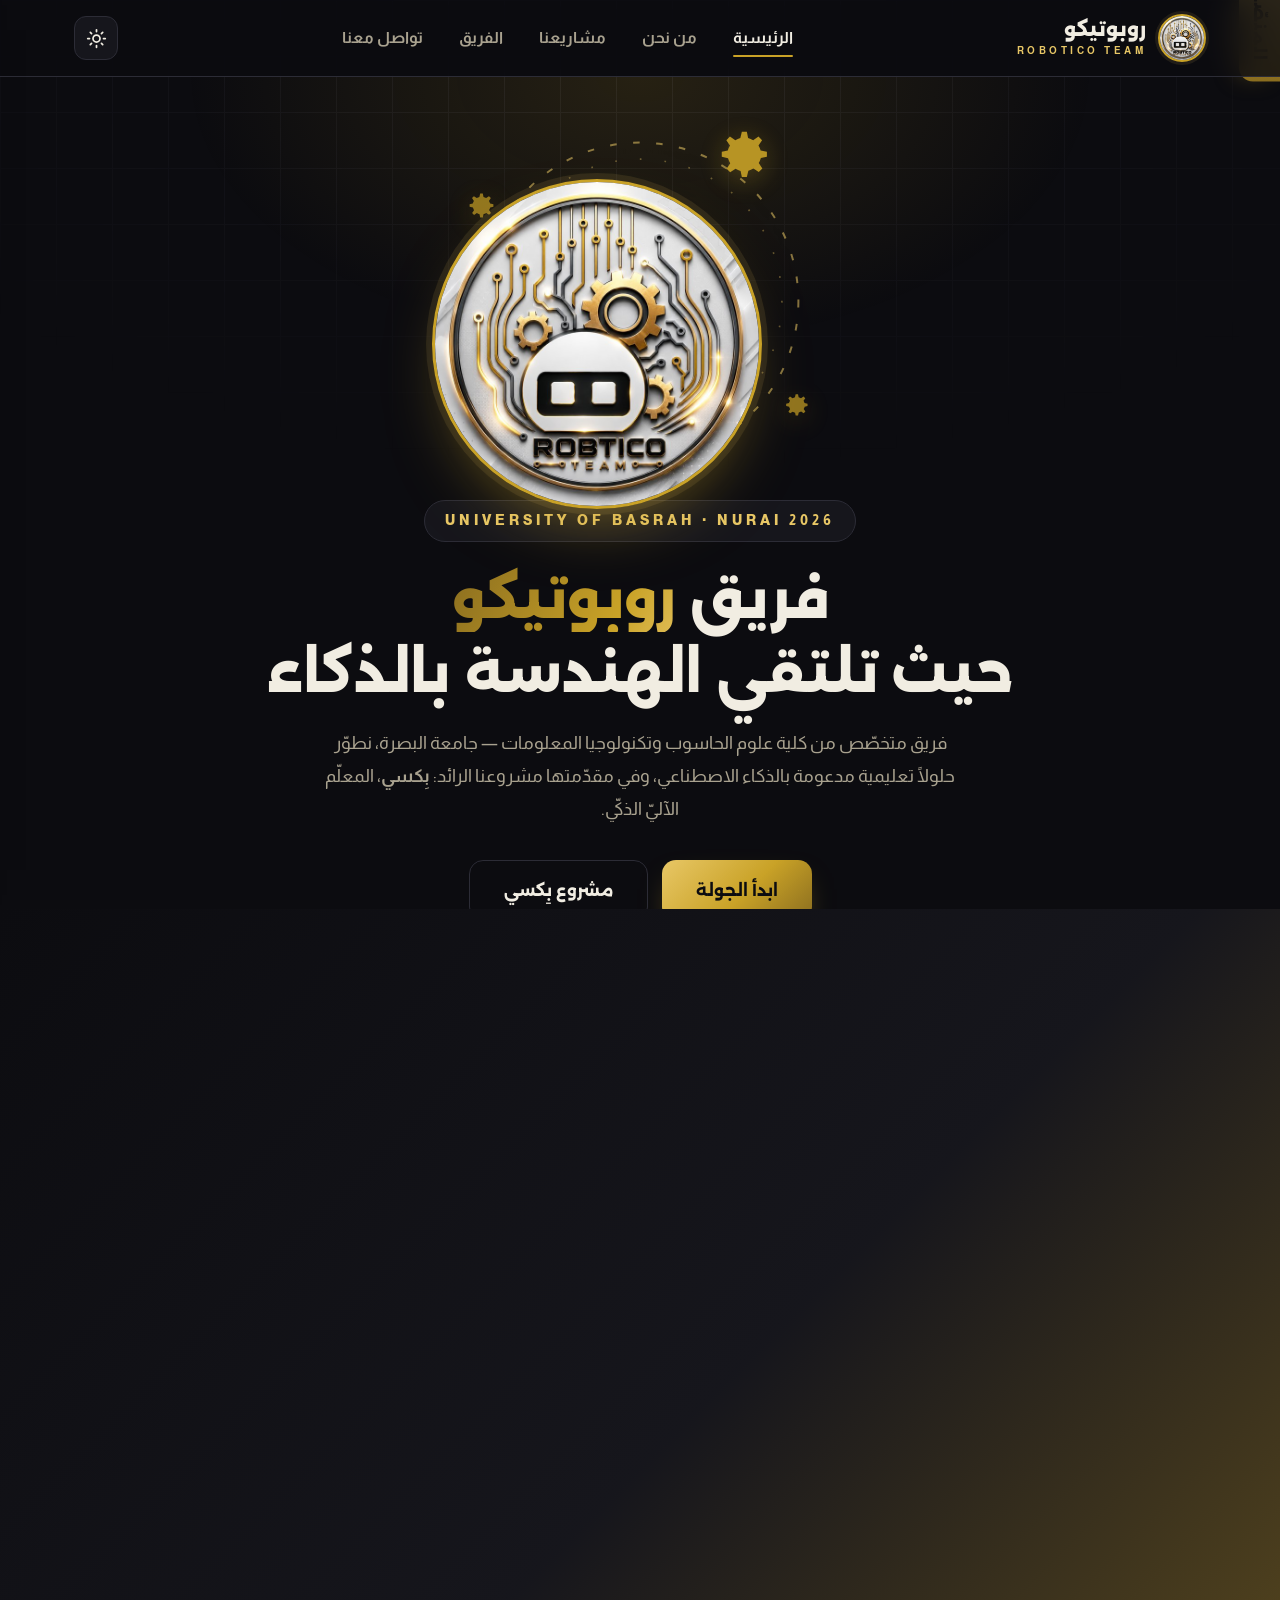
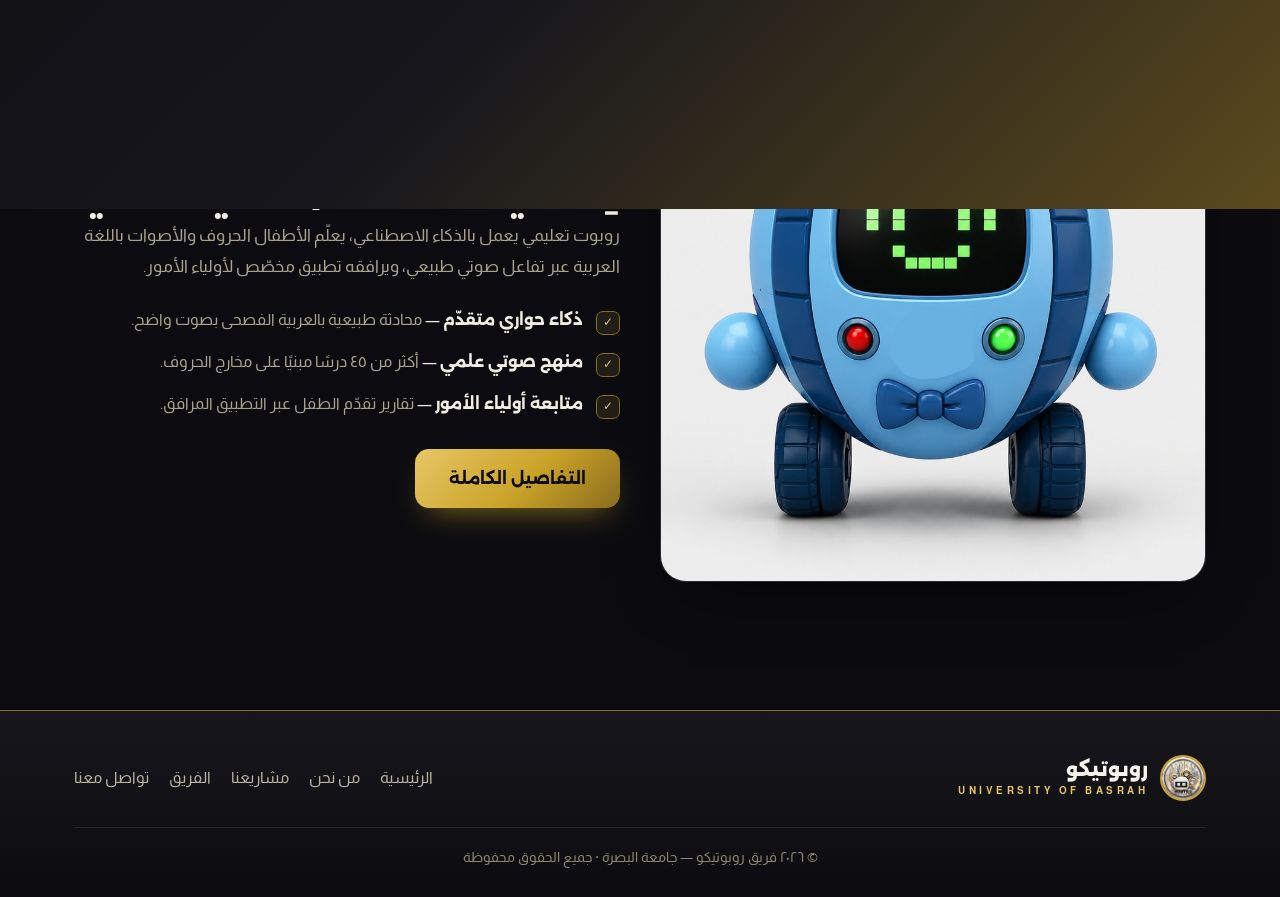
==== index.html @ 65368ee5 "init" ====
<!DOCTYPE html>
<html dir="rtl" lang="ar">
<head>
<meta charset="UTF-8" />
<meta name="viewport" content="width=device-width, initial-scale=1.0" />
<title>الرئيسية | فريق روبوتيكو — ROBOTICO TEAM</title>
<meta name="description" content="فريق روبوتيكو — جامعة البصرة. نبني بِكسي: المعلّم الآليّ الذكيّ." />
<link rel="icon" type="image/jpeg" href="assets/logo.jpg" />
<link rel="preconnect" href="https://fonts.googleapis.com">
<link rel="preconnect" href="https://fonts.gstatic.com" crossorigin>
<link href="https://fonts.googleapis.com/css2?family=Alexandria:wght@500;700;800&family=Almarai:wght@400;700;800&display=swap" rel="stylesheet">
<link rel="stylesheet" href="style.css" />
</head>
<body>
<div class="circuit-bg" aria-hidden="true"></div>

<div class="page-wipe" id="pageWipe" aria-hidden="true"><img src="assets/logo.jpg" alt="" /></div>

<nav class="nav">
  <div class="wrap nav-inner">
    <a class="brand" href="index.html" data-nav aria-label="روبوتيكو — الرئيسية">
      <img src="assets/logo.jpg" alt="شعار فريق روبوتيكو" />
      <span class="brand-text">
        <span class="brand-name">روبوتيكو</span>
        <span class="brand-sub">ROBOTICO TEAM</span>
      </span>
    </a>
    <div class="nav-links" id="navLinks">
      <a href="index.html" data-nav class="active">الرئيسية</a>
      <a href="about.html" data-nav>من نحن</a>
      <a href="projects.html" data-nav>مشاريعنا</a>
      <a href="team.html" data-nav>الفريق</a>
      <a href="contact.html" data-nav>تواصل معنا</a>
    </div>
    <div class="nav-actions">
      <button class="icon-btn" id="themeBtn" onclick="toggleTheme()" aria-label="تبديل الثيم"></button>
      <button class="icon-btn burger" id="burger" aria-label="القائمة" aria-expanded="false">
        <svg viewBox="0 0 24 24" fill="none" stroke-width="2" stroke-linecap="round"><path d="M4 7h16M4 12h16M4 17h16"/></svg>
      </button>
    </div>
  </div>
</nav>

<button class="side-tab" id="sideTab">المنصّة قريبًا</button>
<aside class="sidebar" id="sidebar" aria-label="نافذة المنصّة">
  <div class="sidebar-head">
    <h3>منصّة بِكسي</h3>
    <button class="icon-btn" id="sideClose" aria-label="إغلاق">
      <svg viewBox="0 0 24 24" fill="none" stroke-width="2" stroke-linecap="round"><path d="M6 6l12 12M18 6L6 18"/></svg>
    </button>
  </div>
  <p class="sidebar-sub">مساحة مخصّصة لأدوات بِكسي التفاعلية — سيتم تفعيلها قريبًا.</p>
  <div class="side-card">
    <h4><svg viewBox="0 0 24 24" fill="none" stroke-width="2" stroke-linecap="round" stroke-linejoin="round"><rect x="2" y="4" width="20" height="14" rx="3"/><path d="M8 22h8M12 18v4"/></svg> محاكي بِكسي التفاعلي</h4>
    <p>جرّب بِكسي مباشرة من المتصفح: تعابيره، حروفه، وتفاعله.</p>
    <span class="soon">قريبًا</span>
  </div>
  <div class="side-card">
    <h4><svg viewBox="0 0 24 24" fill="none" stroke-width="2" stroke-linecap="round" stroke-linejoin="round"><rect x="5" y="2" width="14" height="20" rx="3"/><path d="M12 18h.01"/></svg> تطبيق أولياء الأمور</h4>
    <p>رابط تحميل التطبيق المرافق لمتابعة تقدّم طفلك.</p>
    <span class="soon">قريبًا</span>
  </div>
</aside>
<div class="overlay" id="overlay"></div>

<main class="page-body">

<section class="hero">
  <div class="hero-inner">
    <div class="logo-stage">
      <div class="gear gear-ring"><svg viewBox="0 0 200 200" fill="none" stroke="currentColor" aria-hidden="true"><circle cx="100" cy="100" r="96" stroke-width="1.2" stroke-dasharray="4 10"/><circle cx="100" cy="100" r="86" stroke-width="1" stroke-dasharray="1 14" opacity=".7"/></svg></div>
      <div class="gear gear-1"><svg viewBox="0 0 100 100" fill="currentColor" aria-hidden="true"><path d="M50 30a20 20 0 1 0 0 40 20 20 0 0 0 0-40Zm0 12a8 8 0 1 1 0 16 8 8 0 0 1 0-16Z"/><path d="M46 6h8l2 10a35 35 0 0 1 8 3.4l8.6-5.7 5.7 5.7-5.7 8.6a35 35 0 0 1 3.4 8L86 38v8l-9.6 2a35 35 0 0 1-3.4 8l5.7 8.6-5.7 5.7-8.6-5.7a35 35 0 0 1-8 3.4L54 78h-8l-2-9.6a35 35 0 0 1-8-3.4l-8.6 5.7-5.7-5.7 5.7-8.6a35 35 0 0 1-3.4-8L14 46v-8l9.6-2a35 35 0 0 1 3.4-8l-5.7-8.6 5.7-5.7 8.6 5.7a35 35 0 0 1 8-3.4L46 6Z" transform="translate(0 8)"/></svg></div>
      <div class="gear gear-2"><svg viewBox="0 0 100 100" fill="currentColor" aria-hidden="true"><path d="M50 30a20 20 0 1 0 0 40 20 20 0 0 0 0-40Zm0 12a8 8 0 1 1 0 16 8 8 0 0 1 0-16Z"/><path d="M46 6h8l2 10a35 35 0 0 1 8 3.4l8.6-5.7 5.7 5.7-5.7 8.6a35 35 0 0 1 3.4 8L86 38v8l-9.6 2a35 35 0 0 1-3.4 8l5.7 8.6-5.7 5.7-8.6-5.7a35 35 0 0 1-8 3.4L54 78h-8l-2-9.6a35 35 0 0 1-8-3.4l-8.6 5.7-5.7-5.7 5.7-8.6a35 35 0 0 1-3.4-8L14 46v-8l9.6-2a35 35 0 0 1 3.4-8l-5.7-8.6 5.7-5.7 8.6 5.7a35 35 0 0 1 8-3.4L46 6Z" transform="translate(0 8)"/></svg></div>
      <div class="gear gear-3"><svg viewBox="0 0 100 100" fill="currentColor" aria-hidden="true"><path d="M50 30a20 20 0 1 0 0 40 20 20 0 0 0 0-40Zm0 12a8 8 0 1 1 0 16 8 8 0 0 1 0-16Z"/><path d="M46 6h8l2 10a35 35 0 0 1 8 3.4l8.6-5.7 5.7 5.7-5.7 8.6a35 35 0 0 1 3.4 8L86 38v8l-9.6 2a35 35 0 0 1-3.4 8l5.7 8.6-5.7 5.7-8.6-5.7a35 35 0 0 1-8 3.4L54 78h-8l-2-9.6a35 35 0 0 1-8-3.4l-8.6 5.7-5.7-5.7 5.7-8.6a35 35 0 0 1-3.4-8L14 46v-8l9.6-2a35 35 0 0 1 3.4-8l-5.7-8.6 5.7-5.7 8.6 5.7a35 35 0 0 1 8-3.4L46 6Z" transform="translate(0 8)"/></svg></div>
      <div class="gear gear-4"><svg viewBox="0 0 100 100" fill="currentColor" aria-hidden="true"><path d="M50 30a20 20 0 1 0 0 40 20 20 0 0 0 0-40Zm0 12a8 8 0 1 1 0 16 8 8 0 0 1 0-16Z"/><path d="M46 6h8l2 10a35 35 0 0 1 8 3.4l8.6-5.7 5.7 5.7-5.7 8.6a35 35 0 0 1 3.4 8L86 38v8l-9.6 2a35 35 0 0 1-3.4 8l5.7 8.6-5.7 5.7-8.6-5.7a35 35 0 0 1-8 3.4L54 78h-8l-2-9.6a35 35 0 0 1-8-3.4l-8.6 5.7-5.7-5.7 5.7-8.6a35 35 0 0 1-3.4-8L14 46v-8l9.6-2a35 35 0 0 1 3.4-8l-5.7-8.6 5.7-5.7 8.6 5.7a35 35 0 0 1 8-3.4L46 6Z" transform="translate(0 8)"/></svg></div>
      <img class="logo" src="assets/logo.jpg" alt="شعار فريق روبوتيكو" />
    </div>
    <span class="kicker">UNIVERSITY OF BASRAH · NURAI 2026</span>
    <h1>فريق <span class="gold-text">روبوتيكو</span><br>حيث تلتقي الهندسة بالذكاء</h1>
    <p>فريق متخصّص من كلية علوم الحاسوب وتكنولوجيا المعلومات — جامعة البصرة، نطوّر حلولًا تعليمية مدعومة بالذكاء الاصطناعي، وفي مقدّمتها مشروعنا الرائد: <b>بِكسي</b>، المعلّم الآليّ الذكيّ.</p>
    <div class="btn-row">
      <button class="btn btn-gold" onclick="document.getElementById('intro').scrollIntoView({behavior:'smooth'})">ابدأ الجولة</button>
      <a class="btn btn-outline" href="projects.html" data-nav>مشروع بِكسي</a>
    </div>
  </div>
  <div class="scroll-hint"><span>مرّر للأسفل<svg viewBox="0 0 24 24" fill="none" stroke-width="2" stroke-linecap="round" stroke-linejoin="round"><path d="M12 5v14M5 12l7 7 7-7"/></svg></span></div>
</section>

<section class="section" id="intro">
  <div class="wrap">
    <span class="eyebrow reveal">من نحن</span>
    <h2 class="section-title reveal">فريق أكاديمي برؤية صناعية</h2>
    <p class="section-lead reveal d1">نعمل بمنهجية هندسية دقيقة: من البحث العلمي، إلى تصميم الأنظمة، إلى المنتج الواقعي.</p>
    <div class="grid-3" style="margin-top:44px">
      <div class="card reveal">
        <div class="card-ic"><svg viewBox="0 0 24 24" fill="none" stroke-width="2" stroke-linecap="round" stroke-linejoin="round"><path d="M12 2 2 7l10 5 10-5-10-5Z"/><path d="M2 17l10 5 10-5M2 12l10 5 10-5"/></svg></div>
        <h3>بحث علمي محكّم</h3>
        <p>مشروع بِكسي مبنيّ على ورقة بحثية مقدَّمة لمسابقة NURAI 2026، بمنهجية أكاديمية موثّقة.</p>
      </div>
      <div class="card reveal d1">
        <div class="card-ic"><svg viewBox="0 0 24 24" fill="none" stroke-width="2" stroke-linecap="round" stroke-linejoin="round"><rect x="4" y="4" width="16" height="16" rx="2"/><path d="M9 9h6v6H9zM4 12h-2M22 12h-2M12 4V2M12 22v-2"/></svg></div>
        <h3>هندسة متكاملة</h3>
        <p>عتاد وبرمجيات وذكاء اصطناعي: من المعالجات المدمجة إلى أنظمة الحوار الذكية والتطبيقات.</p>
      </div>
      <div class="card reveal d2">
        <div class="card-ic"><svg viewBox="0 0 24 24" fill="none" stroke-width="2" stroke-linecap="round" stroke-linejoin="round"><path d="M17 21v-2a4 4 0 0 0-4-4H5a4 4 0 0 0-4 4v2"/><circle cx="9" cy="7" r="4"/><path d="M23 21v-2a4 4 0 0 0-3-3.87M16 3.13a4 4 0 0 1 0 7.75"/></svg></div>
        <h3>أثر مجتمعي</h3>
        <p>هدفنا تمكين الطفل العربي من التعلّم بلغته الأم عبر تقنيات عالمية المستوى.</p>
      </div>
    </div>
  </div>
</section>

<section class="section" style="padding-top:0">
  <div class="wrap grid-2">
    <div class="pixie-photo reveal">
      <span class="badge">PIXIE · بِكسي</span>
      <img src="assets/pixie.jpg" alt="روبوت بِكسي التعليمي" />
    </div>
    <div>
      <span class="eyebrow reveal">مشروعنا الرائد</span>
      <h2 class="section-title reveal d1">بِكسي — المعلّم الآليّ الذكيّ</h2>
      <p class="section-lead reveal d2">روبوت تعليمي يعمل بالذكاء الاصطناعي، يعلّم الأطفال الحروف والأصوات باللغة العربية عبر تفاعل صوتي طبيعي، ويرافقه تطبيق مخصّص لأولياء الأمور.</p>
      <ul class="spec-list reveal d3">
        <li><span class="tick">✓</span><div><b>ذكاء حواري متقدّم</b> — <span>محادثة طبيعية بالعربية الفصحى بصوت واضح.</span></div></li>
        <li><span class="tick">✓</span><div><b>منهج صوتي علمي</b> — <span>أكثر من ٤٥ درسًا مبنيًا على مخارج الحروف.</span></div></li>
        <li><span class="tick">✓</span><div><b>متابعة أولياء الأمور</b> — <span>تقارير تقدّم الطفل عبر التطبيق المرافق.</span></div></li>
      </ul>
      <div style="margin-top:30px" class="reveal d3">
        <a class="btn btn-gold" href="projects.html" data-nav>التفاصيل الكاملة</a>
      </div>
    </div>
  </div>
</section>

</main>

<footer>
  <div class="wrap">
    <div class="foot-inner">
      <div class="foot-brand">
        <img src="assets/logo.jpg" alt="" />
        <span class="brand-text">
          <span class="brand-name">روبوتيكو</span>
          <span class="brand-sub">UNIVERSITY OF BASRAH</span>
        </span>
      </div>
      <div class="foot-links">
        <a href="index.html" data-nav class="active">الرئيسية</a>
      <a href="about.html" data-nav>من نحن</a>
      <a href="projects.html" data-nav>مشاريعنا</a>
      <a href="team.html" data-nav>الفريق</a>
      <a href="contact.html" data-nav>تواصل معنا</a>
      </div>
    </div>
    <div class="foot-copy">© ٢٠٢٦ فريق روبوتيكو — جامعة البصرة · جميع الحقوق محفوظة</div>
  </div>
</footer>

<script src="script.js"></script>
</body>
</html>
---- style.css ----
/* ============================================================
   ROBOTICO TEAM — الهوية الرسمية
   ذهبي #C9A227 · أسود #0C0C10 · عاجي #F6F3EC
   الثيم: [data-theme="day"] و [data-theme="night"]
   ============================================================ */

:root{
  --gold:#C9A227;
  --gold-bright:#E8C766;
  --gold-deep:#8A6D1F;
  --black:#0C0C10;
  --charcoal:#16161C;
  --charcoal-2:#1F1F27;
  --ivory:#F6F3EC;
  --ivory-2:#EDE8DC;
  --display:'Alexandria',system-ui,sans-serif;
  --body:'Almarai',system-ui,sans-serif;
  --r:18px;
  --r-lg:26px;
  --ease:cubic-bezier(.22,.8,.28,1);
}

/* ---------- الثيم النهاري ---------- */
[data-theme="day"]{
  --bg:var(--ivory);
  --bg-2:#FFFFFF;
  --bg-3:var(--ivory-2);
  --ink:#14140F;
  --muted:#5C584C;
  --line:#DCD5C4;
  --accent:var(--gold-deep);
  --accent-soft:rgba(201,162,39,.12);
  --card-shadow:0 20px 50px -25px rgba(20,20,15,.35);
  --nav-bg:rgba(246,243,236,.85);
  --hero-glow:radial-gradient(700px 420px at 50% 0%, rgba(201,162,39,.16), transparent 65%);
}

/* ---------- الثيم الليلي ---------- */
[data-theme="night"]{
  --bg:var(--black);
  --bg-2:var(--charcoal);
  --bg-3:var(--charcoal-2);
  --ink:#F1EDE2;
  --muted:#A9A28F;
  --line:#2C2C36;
  --accent:var(--gold-bright);
  --accent-soft:rgba(232,199,102,.10);
  --card-shadow:0 24px 60px -28px rgba(0,0,0,.85);
  --nav-bg:rgba(12,12,16,.82);
  --hero-glow:radial-gradient(700px 420px at 50% 0%, rgba(201,162,39,.14), transparent 65%);
}

*{box-sizing:border-box;margin:0;padding:0}
html{scroll-behavior:smooth}
body{
  font-family:var(--body);
  background:var(--bg);
  color:var(--ink);
  line-height:1.8;
  -webkit-font-smoothing:antialiased;
  overflow-x:hidden;
  transition:background .45s var(--ease), color .45s var(--ease);
}
h1,h2,h3,h4{font-family:var(--display);line-height:1.35;font-weight:700}
a{color:inherit;text-decoration:none}
img{max-width:100%;display:block}
.wrap{max-width:1180px;margin-inline:auto;padding-inline:24px}
::selection{background:var(--gold);color:var(--black)}

/* ============ خلفية الدوائر الإلكترونية ============ */
.circuit-bg{
  position:fixed;inset:0;z-index:-1;pointer-events:none;opacity:.5;
  background-image:
    linear-gradient(var(--line) 1px, transparent 1px),
    linear-gradient(90deg, var(--line) 1px, transparent 1px);
  background-size:56px 56px;
  mask-image:radial-gradient(ellipse 90% 70% at 50% 0%, #000 0%, transparent 75%);
  -webkit-mask-image:radial-gradient(ellipse 90% 70% at 50% 0%, #000 0%, transparent 75%);
}

/* ============ الشريط العلوي ============ */
.nav{
  position:fixed;top:0;inset-inline:0;z-index:90;
  background:var(--nav-bg);
  backdrop-filter:blur(16px);
  border-bottom:1px solid var(--line);
  transition:background .45s var(--ease);
}
.nav-inner{display:flex;align-items:center;justify-content:space-between;height:76px;gap:14px}
.brand{display:flex;align-items:center;gap:12px}
.brand img{width:48px;height:48px;border-radius:50%;border:2px solid var(--gold);box-shadow:0 0 0 3px var(--accent-soft)}
.brand-text{line-height:1.15}
.brand-name{font-family:var(--display);font-weight:800;font-size:1.22rem;color:var(--ink);display:block}
.brand-sub{font-size:.62rem;letter-spacing:3.5px;color:var(--accent);font-weight:700}
.nav-links{display:flex;align-items:center;gap:4px}
.nav-links a{
  padding:9px 16px;border-radius:12px;font-weight:700;font-size:.98rem;color:var(--muted);
  transition:.25s var(--ease);position:relative;
}
.nav-links a::after{
  content:"";position:absolute;bottom:4px;inset-inline:16px;height:2px;border-radius:2px;
  background:var(--gold);transform:scaleX(0);transform-origin:center;transition:transform .3s var(--ease);
}
.nav-links a:hover{color:var(--ink)}
.nav-links a:hover::after{transform:scaleX(1)}
.nav-links a.active{color:var(--ink)}
.nav-links a.active::after{transform:scaleX(1)}
.nav-actions{display:flex;align-items:center;gap:10px}
.icon-btn{
  width:44px;height:44px;border-radius:12px;border:1px solid var(--line);cursor:pointer;
  background:var(--bg-2);color:var(--ink);display:flex;align-items:center;justify-content:center;
  transition:.25s var(--ease);
}
.icon-btn:hover{border-color:var(--gold);color:var(--accent);transform:translateY(-2px)}
.icon-btn svg{width:21px;height:21px;stroke:currentColor}
.burger{display:none}

/* ============ الأزرار ============ */
.btn{
  font-family:var(--display);font-weight:700;font-size:1.02rem;cursor:pointer;border:0;
  padding:15px 34px;border-radius:14px;display:inline-flex;align-items:center;gap:10px;
  transition:.3s var(--ease);position:relative;overflow:hidden;
}
.btn-gold{
  background:linear-gradient(135deg,var(--gold-bright),var(--gold) 55%,var(--gold-deep));
  color:var(--black);
  box-shadow:0 14px 32px -14px rgba(201,162,39,.7);
}
.btn-gold:hover{transform:translateY(-3px);box-shadow:0 20px 40px -14px rgba(201,162,39,.85)}
.btn-outline{background:transparent;color:var(--ink);border:1.5px solid var(--line)}
.btn-outline:hover{border-color:var(--gold);color:var(--accent);transform:translateY(-3px)}

/* ============ الهيرو: اللوغو والتروس ============ */
.hero{
  position:relative;min-height:calc(100vh - 76px);margin-top:76px;
  display:flex;align-items:center;justify-content:center;text-align:center;
  background:var(--hero-glow);
  overflow:hidden;padding:60px 24px 90px;
}
.hero-inner{max-width:820px;position:relative;z-index:3}
.logo-stage{position:relative;width:min(330px,64vw);aspect-ratio:1;margin:0 auto 34px}
.logo-stage .logo{
  position:absolute;inset:13%;border-radius:50%;object-fit:cover;z-index:3;
  border:3px solid var(--gold);
  box-shadow:0 0 0 6px var(--accent-soft), 0 30px 70px -30px rgba(201,162,39,.65);
  animation:logoIn 1.1s var(--ease) both;
}
@keyframes logoIn{from{opacity:0;transform:scale(.7)}to{opacity:1;transform:scale(1)}}

/* التروس الدوارة */
.gear{position:absolute;z-index:2;color:var(--gold);opacity:.9;filter:drop-shadow(0 6px 14px rgba(201,162,39,.35))}
.gear svg{width:100%;height:100%;display:block}
.gear-ring{inset:0;animation:spin 26s linear infinite;opacity:.55;color:var(--accent)}
.gear-1{width:19%;top:-4%;inset-inline-start:9%;animation:spin 9s linear infinite}
.gear-2{width:13%;bottom:2%;inset-inline-end:5%;animation:spinR 7s linear infinite}
.gear-3{width:10%;top:16%;inset-inline-end:-3%;animation:spin 12s linear infinite;opacity:.7}
.gear-4{width:9%;bottom:14%;inset-inline-start:-2%;animation:spinR 11s linear infinite;opacity:.7}
@keyframes spin{to{transform:rotate(360deg)}}
@keyframes spinR{to{transform:rotate(-360deg)}}

.hero .kicker{
  display:inline-block;font-weight:800;font-size:.85rem;letter-spacing:4px;color:var(--accent);
  border:1px solid var(--line);background:var(--bg-2);padding:8px 20px;border-radius:999px;margin-bottom:20px;
  animation:rise .9s .15s var(--ease) both;
}
.hero h1{
  font-size:clamp(2.1rem,5vw,3.4rem);font-weight:800;margin-bottom:18px;
  animation:rise .9s .3s var(--ease) both;
}
.hero h1 .gold-text{
  background:linear-gradient(120deg,var(--gold-deep),var(--gold) 40%,var(--gold-bright) 60%,var(--gold-deep));
  background-size:200% auto;
  -webkit-background-clip:text;background-clip:text;color:transparent;
  animation:shine 5s linear infinite;
}
@keyframes shine{to{background-position:200% center}}
.hero p{
  font-size:1.14rem;color:var(--muted);max-width:640px;margin:0 auto 34px;
  animation:rise .9s .45s var(--ease) both;
}
.hero .btn-row{display:flex;gap:14px;justify-content:center;flex-wrap:wrap;animation:rise .9s .6s var(--ease) both}
@keyframes rise{from{opacity:0;transform:translateY(26px)}to{opacity:1;transform:none}}

.scroll-hint{
  position:absolute;bottom:26px;inset-inline:0;display:flex;justify-content:center;z-index:3;
  color:var(--muted);font-size:.85rem;letter-spacing:2px;animation:rise 1s .9s var(--ease) both;
}
.scroll-hint span{display:flex;flex-direction:column;align-items:center;gap:6px}
.scroll-hint svg{width:20px;height:20px;stroke:var(--accent);animation:hint 2s ease-in-out infinite}
@keyframes hint{0%,100%{transform:translateY(0)}50%{transform:translateY(7px)}}

/* ============ الأقسام العامة ============ */
.section{padding:88px 0}
.eyebrow{
  display:inline-flex;align-items:center;gap:10px;font-weight:800;font-size:.82rem;
  letter-spacing:3px;color:var(--accent);margin-bottom:14px;
}
.eyebrow::before{content:"";width:34px;height:2px;background:var(--gold);border-radius:2px}
.section-title{font-size:clamp(1.7rem,3.6vw,2.5rem);font-weight:800}
.section-lead{color:var(--muted);font-size:1.08rem;max-width:660px;margin-top:12px}

/* ظهور عند التمرير */
.reveal{opacity:0;transform:translateY(34px);transition:opacity .8s var(--ease),transform .8s var(--ease)}
.reveal.in{opacity:1;transform:none}
.reveal.d1{transition-delay:.12s}.reveal.d2{transition-delay:.24s}.reveal.d3{transition-delay:.36s}

/* ============ البطاقات ============ */
.grid-3{display:grid;grid-template-columns:repeat(3,1fr);gap:26px}
.grid-2{display:grid;grid-template-columns:1fr 1fr;gap:40px;align-items:center}
.card{
  background:var(--bg-2);border:1px solid var(--line);border-radius:var(--r-lg);
  padding:32px;transition:.35s var(--ease);position:relative;overflow:hidden;
}
.card::before{
  content:"";position:absolute;top:0;inset-inline:0;height:3px;
  background:linear-gradient(90deg,transparent,var(--gold),transparent);
  opacity:0;transition:.35s;
}
.card:hover{transform:translateY(-7px);box-shadow:var(--card-shadow);border-color:var(--gold-deep)}
.card:hover::before{opacity:1}
.card-ic{
  width:56px;height:56px;border-radius:16px;margin-bottom:18px;
  background:linear-gradient(135deg,var(--charcoal),var(--black));
  border:1px solid var(--gold-deep);
  display:flex;align-items:center;justify-content:center;
}
.card-ic svg{width:26px;height:26px;stroke:var(--gold-bright)}
.card h3{font-size:1.28rem;margin-bottom:10px}
.card p{color:var(--muted)}

/* ============ قسم بِكسي (صورة حقيقية) ============ */
.pixie-photo{
  border-radius:var(--r-lg);overflow:hidden;position:relative;
  border:1px solid var(--line);box-shadow:var(--card-shadow);
  background:var(--bg-2);
}
.pixie-photo img{width:100%;object-fit:cover;transition:transform .6s var(--ease)}
.pixie-photo:hover img{transform:scale(1.035)}
.pixie-photo .badge{
  position:absolute;top:18px;inset-inline-start:18px;
  background:rgba(12,12,16,.82);color:var(--gold-bright);
  font-weight:800;font-size:.82rem;letter-spacing:2px;
  padding:8px 16px;border-radius:999px;border:1px solid var(--gold-deep);
  backdrop-filter:blur(8px);
}
.spec-list{list-style:none;display:flex;flex-direction:column;gap:13px;margin-top:24px}
.spec-list li{display:flex;gap:13px;align-items:flex-start}
.spec-list .tick{
  width:24px;height:24px;flex:none;margin-top:5px;border-radius:7px;
  background:var(--accent-soft);border:1px solid var(--gold-deep);
  display:flex;align-items:center;justify-content:center;color:var(--accent);font-size:.75rem;font-weight:800;
}
.spec-list b{font-family:var(--display)}
.spec-list span{color:var(--muted)}

/* ============ بروفايلات الفريق ============ */
.team-grid{display:grid;grid-template-columns:repeat(3,1fr);gap:26px;margin-top:44px}
.profile{
  background:var(--bg-2);border:1px solid var(--line);border-radius:var(--r-lg);
  padding:36px 28px;text-align:center;transition:.35s var(--ease);position:relative;overflow:hidden;
}
.profile::after{
  content:"";position:absolute;bottom:0;inset-inline:0;height:3px;
  background:linear-gradient(90deg,transparent,var(--gold),transparent);
  transform:scaleX(0);transition:.4s var(--ease);
}
.profile:hover{transform:translateY(-8px);box-shadow:var(--card-shadow);border-color:var(--gold-deep)}
.profile:hover::after{transform:scaleX(1)}
.profile .photo{
  width:118px;height:118px;border-radius:50%;margin:0 auto 18px;overflow:hidden;
  border:3px solid var(--gold);box-shadow:0 0 0 6px var(--accent-soft);
  background:linear-gradient(135deg,var(--charcoal),var(--black));
  display:flex;align-items:center;justify-content:center;
  font-family:var(--display);font-size:2.3rem;font-weight:800;color:var(--gold-bright);
}
.profile .photo img{width:100%;height:100%;object-fit:cover}
.profile h3{font-size:1.25rem}
.profile .role{color:var(--accent);font-weight:800;font-size:.92rem;letter-spacing:.5px;margin:4px 0 10px}
.profile .bio{color:var(--muted);font-size:.95rem}
.profile .links{display:flex;justify-content:center;gap:10px;margin-top:16px}
.profile .links a{
  width:38px;height:38px;border-radius:10px;border:1px solid var(--line);
  display:flex;align-items:center;justify-content:center;color:var(--muted);transition:.25s;
}
.profile .links a:hover{border-color:var(--gold);color:var(--accent);transform:translateY(-2px)}
.profile .links svg{width:17px;height:17px;stroke:currentColor}
.profile.supervisor{
  background:linear-gradient(160deg,var(--charcoal),var(--black));
  border-color:var(--gold-deep);
}
.profile.supervisor h3{color:var(--ivory)}
.profile.supervisor .bio{color:#B8B29E}
.profile.supervisor .role{color:var(--gold-bright)}

/* ============ النافذة الجانبية ============ */
.side-tab{
  position:fixed;top:50%;inset-inline-end:0;transform:translateY(-50%);z-index:85;
  writing-mode:vertical-rl;
  background:linear-gradient(180deg,var(--gold-bright),var(--gold-deep));
  color:var(--black);font-family:var(--display);font-weight:800;font-size:.95rem;letter-spacing:2px;
  padding:20px 11px;border-radius:14px 0 0 14px;cursor:pointer;border:0;
  box-shadow:-8px 0 26px -10px rgba(201,162,39,.55);
  transition:.3s var(--ease);
}
.side-tab:hover{padding-inline-end:18px}
.sidebar{
  position:fixed;top:0;bottom:0;inset-inline-end:0;width:min(360px,88vw);z-index:100;
  background:var(--bg-2);border-inline-start:1px solid var(--line);
  box-shadow:-30px 0 70px -30px rgba(0,0,0,.5);
  transform:translateX(-105%);
  transition:transform .5s var(--ease);
  display:flex;flex-direction:column;padding:26px;
}
.sidebar.open{transform:translateX(0)}
.sidebar-head{display:flex;align-items:center;justify-content:space-between;margin-bottom:8px}
.sidebar-head h3{font-size:1.2rem}
.sidebar-sub{color:var(--muted);font-size:.9rem;margin-bottom:22px}
.side-card{
  border:1.5px dashed var(--gold-deep);border-radius:var(--r);padding:22px;margin-bottom:16px;
  background:var(--accent-soft);
}
.side-card h4{display:flex;align-items:center;gap:10px;font-size:1.05rem;margin-bottom:6px}
.side-card h4 svg{width:20px;height:20px;stroke:var(--accent)}
.side-card p{color:var(--muted);font-size:.9rem}
.side-card .soon{
  display:inline-block;margin-top:12px;font-size:.75rem;font-weight:800;letter-spacing:2px;
  color:var(--black);background:linear-gradient(135deg,var(--gold-bright),var(--gold));
  padding:5px 14px;border-radius:999px;
}
.overlay{
  position:fixed;inset:0;background:rgba(0,0,0,.45);backdrop-filter:blur(3px);z-index:95;
  opacity:0;pointer-events:none;transition:opacity .4s;
}
.overlay.show{opacity:1;pointer-events:auto}

/* ============ انتقال الصفحات ============ */
.page-wipe{
  position:fixed;inset:0;z-index:200;pointer-events:none;
  background:linear-gradient(135deg,var(--black) 0%,var(--charcoal) 55%,var(--gold-deep) 130%);
  transform:translateY(101%);
  display:flex;align-items:center;justify-content:center;
}
.page-wipe img{width:86px;height:86px;border-radius:50%;border:2px solid var(--gold);opacity:0}
.page-wipe.enter{animation:wipeIn .55s var(--ease) forwards}
.page-wipe.enter img{animation:pop .45s .15s var(--ease) forwards}
.page-wipe.leave{transform:translateY(0);animation:wipeOut .55s .25s var(--ease) forwards}
.page-wipe.leave img{opacity:1;animation:pop2 .5s var(--ease) forwards}
@keyframes wipeIn{to{transform:translateY(0)}}
@keyframes wipeOut{to{transform:translateY(-101%)}}
@keyframes pop{from{opacity:0;transform:scale(.5)}to{opacity:1;transform:scale(1)}}
@keyframes pop2{to{opacity:0;transform:scale(1.25)}}
main.page-body{animation:pageIn .7s var(--ease) both}
@keyframes pageIn{from{opacity:0;transform:translateY(18px)}to{opacity:1;transform:none}}

/* ============ نموذج التواصل ============ */
form.contact{
  background:var(--bg-2);border:1px solid var(--line);border-radius:var(--r-lg);
  padding:34px;box-shadow:var(--card-shadow);
}
.field{margin-bottom:18px}
.field label{display:block;font-weight:800;font-size:.93rem;margin-bottom:8px}
.field input,.field textarea{
  width:100%;font-family:var(--body);font-size:1rem;color:var(--ink);
  padding:14px 16px;border-radius:14px;border:1.5px solid var(--line);background:var(--bg-3);
  transition:.25s;
}
.field input:focus,.field textarea:focus{outline:none;border-color:var(--gold);background:var(--bg-2)}
.field textarea{min-height:130px;resize:vertical}
.ci{display:flex;gap:15px;align-items:center;margin-bottom:22px}
.ci-ic{
  width:50px;height:50px;flex:none;border-radius:14px;background:var(--accent-soft);
  border:1px solid var(--gold-deep);display:flex;align-items:center;justify-content:center;
}
.ci-ic svg{width:23px;height:23px;stroke:var(--accent)}
.ci b{font-family:var(--display);display:block}
.ci span{color:var(--muted);font-size:.94rem}

/* ============ الفوتر ============ */
footer{
  background:linear-gradient(180deg,var(--charcoal),var(--black));
  color:#B8B29E;margin-top:40px;border-top:1px solid var(--gold-deep);
}
.foot-inner{display:flex;justify-content:space-between;align-items:center;gap:22px;flex-wrap:wrap;padding:44px 0 26px}
.foot-brand{display:flex;align-items:center;gap:12px}
.foot-brand img{width:46px;height:46px;border-radius:50%;border:2px solid var(--gold)}
.foot-brand .brand-name{color:var(--ivory)}
.foot-links{display:flex;gap:20px;flex-wrap:wrap}
.foot-links a{color:#B8B29E;transition:.25s}
.foot-links a:hover{color:var(--gold-bright)}
.foot-copy{border-top:1px solid #26262e;text-align:center;padding:18px 0 26px;font-size:.86rem;color:#8d876f}

/* ============ التجاوب ============ */
@media(max-width:960px){
  .grid-3,.team-grid{grid-template-columns:1fr 1fr}
  .grid-2{grid-template-columns:1fr}
  .nav-links{
    position:fixed;top:76px;inset-inline:0;flex-direction:column;gap:4px;
    background:var(--nav-bg);backdrop-filter:blur(16px);
    border-bottom:1px solid var(--line);padding:18px 24px 22px;
    transform:translateY(-130%);transition:.4s var(--ease);
  }
  .nav-links.open{transform:translateY(0)}
  .nav-links a{width:100%;text-align:center;padding:13px}
  .burger{display:flex}
}
@media(max-width:600px){
  .grid-3,.team-grid{grid-template-columns:1fr}
  .section{padding:60px 0}
  .hero{padding-top:30px}
  .card,form.contact{padding:26px}
  .side-tab{font-size:.8rem;padding:15px 9px}
}
@media (prefers-reduced-motion: reduce){
  *,*::before,*::after{animation-duration:.001s!important;transition-duration:.001s!important}
  html{scroll-behavior:auto}
}
:focus-visible{outline:3px solid var(--gold);outline-offset:3px;border-radius:8px}
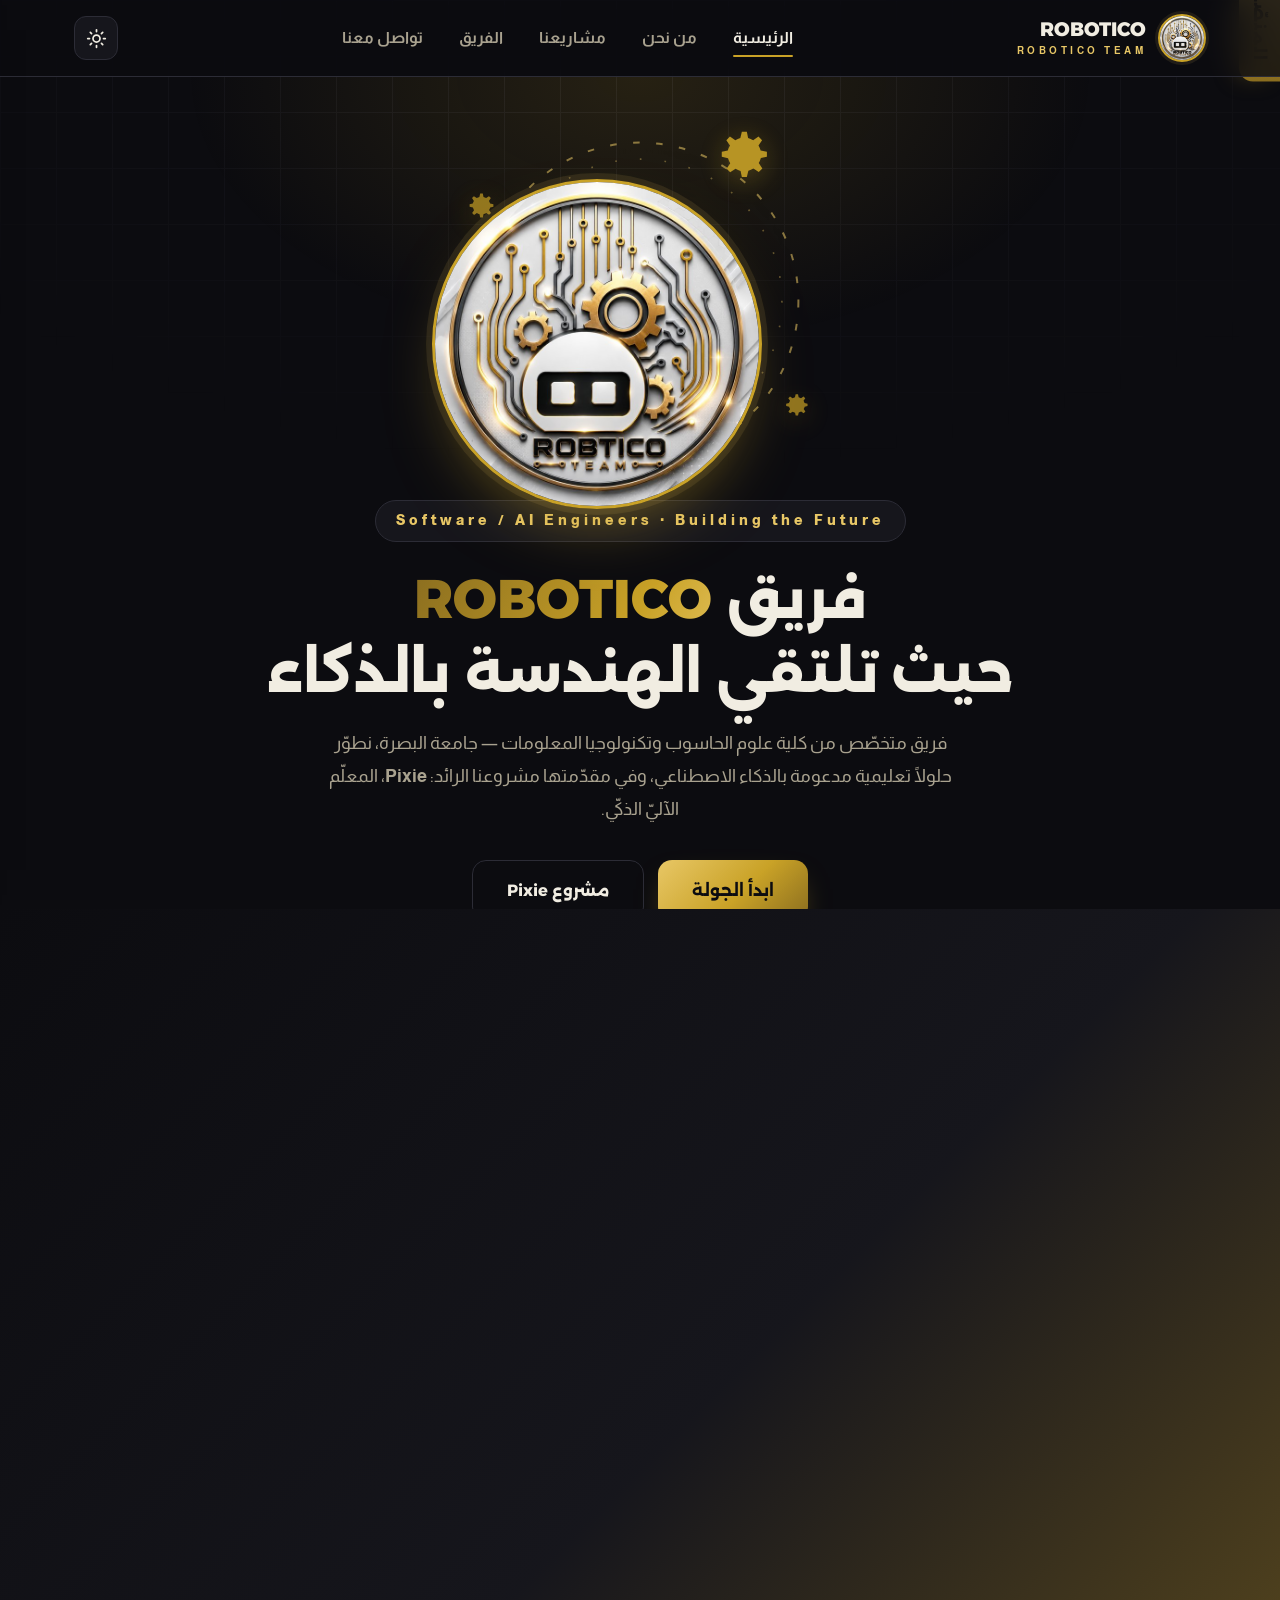
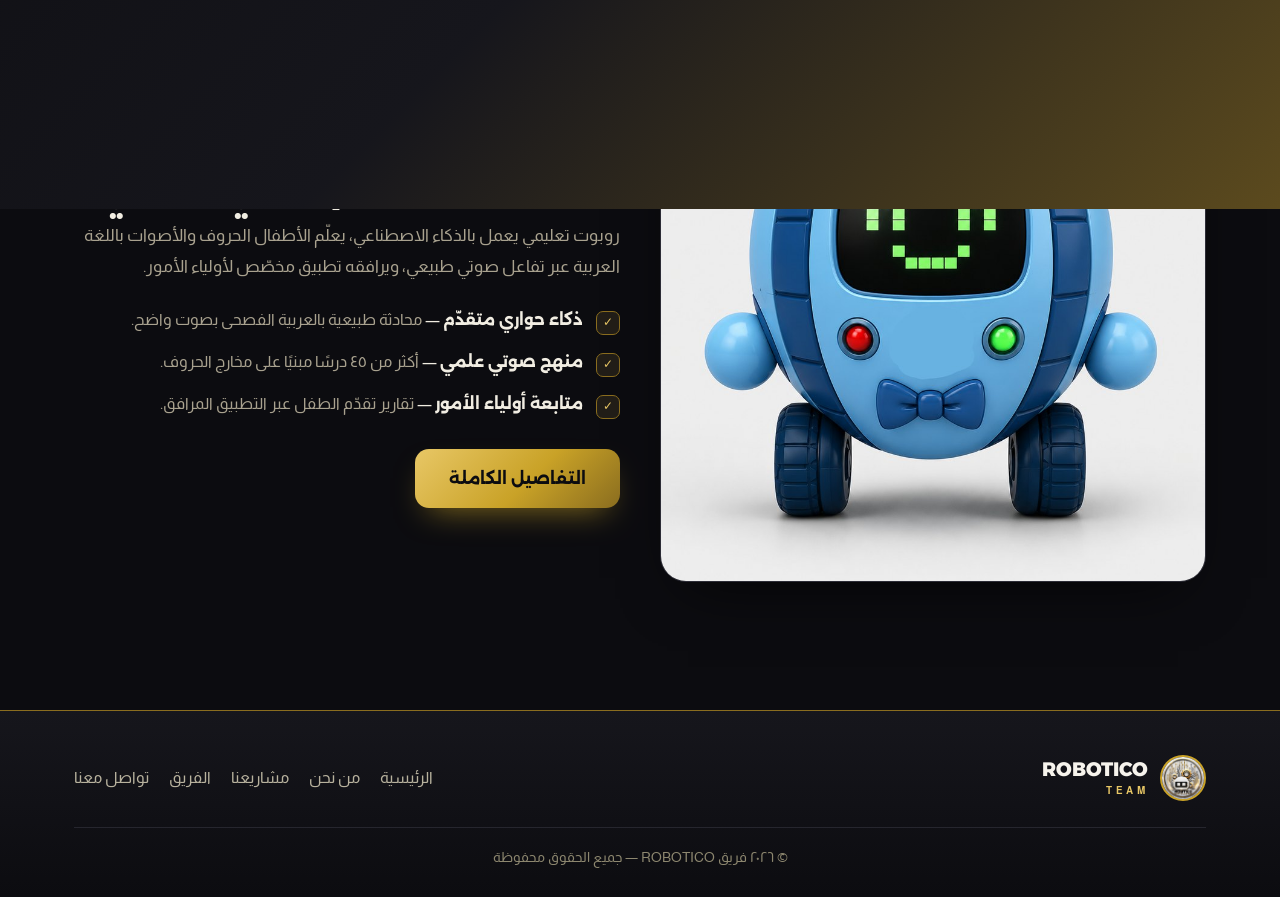
==== commit 63b9f01d: "modifications" ====
--- a/index.html
+++ b/index.html
@@ -3,8 +3,8 @@
 <head>
 <meta charset="UTF-8" />
 <meta name="viewport" content="width=device-width, initial-scale=1.0" />
-<title>الرئيسية | فريق روبوتيكو — ROBOTICO TEAM</title>
-<meta name="description" content="فريق روبوتيكو — جامعة البصرة. نبني بِكسي: المعلّم الآليّ الذكيّ." />
+<title>الرئيسية | فريق ROBOTICO — ROBOTICO TEAM</title>
+<meta name="description" content="فريق ROBOTICO — جامعة البصرة. نبني Pixie: المعلّم الآليّ الذكيّ." />
 <link rel="icon" type="image/jpeg" href="assets/logo.jpg" />
 <link rel="preconnect" href="https://fonts.googleapis.com">
 <link rel="preconnect" href="https://fonts.gstatic.com" crossorigin>
@@ -18,19 +18,19 @@
 
 <nav class="nav">
   <div class="wrap nav-inner">
-    <a class="brand" href="index.html" data-nav aria-label="روبوتيكو — الرئيسية">
-      <img src="assets/logo.jpg" alt="شعار فريق روبوتيكو" />
+    <a class="brand" href="/" data-nav aria-label="ROBOTICO — الرئيسية">
+      <img src="assets/logo.jpg" alt="شعار فريق ROBOTICO" />
       <span class="brand-text">
-        <span class="brand-name">روبوتيكو</span>
+        <span class="brand-name">ROBOTICO</span>
         <span class="brand-sub">ROBOTICO TEAM</span>
       </span>
     </a>
     <div class="nav-links" id="navLinks">
-      <a href="index.html" data-nav class="active">الرئيسية</a>
-      <a href="about.html" data-nav>من نحن</a>
-      <a href="projects.html" data-nav>مشاريعنا</a>
-      <a href="team.html" data-nav>الفريق</a>
-      <a href="contact.html" data-nav>تواصل معنا</a>
+      <a href="/" data-nav class="active">الرئيسية</a>
+      <a href="/about" data-nav>من نحن</a>
+      <a href="/projects" data-nav>مشاريعنا</a>
+      <a href="/team" data-nav>الفريق</a>
+      <a href="/contact" data-nav>تواصل معنا</a>
     </div>
     <div class="nav-actions">
       <button class="icon-btn" id="themeBtn" onclick="toggleTheme()" aria-label="تبديل الثيم"></button>
@@ -44,15 +44,15 @@
 <button class="side-tab" id="sideTab">المنصّة قريبًا</button>
 <aside class="sidebar" id="sidebar" aria-label="نافذة المنصّة">
   <div class="sidebar-head">
-    <h3>منصّة بِكسي</h3>
+    <h3>منصّة Pixie</h3>
     <button class="icon-btn" id="sideClose" aria-label="إغلاق">
       <svg viewBox="0 0 24 24" fill="none" stroke-width="2" stroke-linecap="round"><path d="M6 6l12 12M18 6L6 18"/></svg>
     </button>
   </div>
-  <p class="sidebar-sub">مساحة مخصّصة لأدوات بِكسي التفاعلية — سيتم تفعيلها قريبًا.</p>
+  <p class="sidebar-sub">مساحة مخصّصة لأدوات Pixie التفاعلية — سيتم تفعيلها قريبًا.</p>
   <div class="side-card">
-    <h4><svg viewBox="0 0 24 24" fill="none" stroke-width="2" stroke-linecap="round" stroke-linejoin="round"><rect x="2" y="4" width="20" height="14" rx="3"/><path d="M8 22h8M12 18v4"/></svg> محاكي بِكسي التفاعلي</h4>
-    <p>جرّب بِكسي مباشرة من المتصفح: تعابيره، حروفه، وتفاعله.</p>
+    <h4><svg viewBox="0 0 24 24" fill="none" stroke-width="2" stroke-linecap="round" stroke-linejoin="round"><rect x="2" y="4" width="20" height="14" rx="3"/><path d="M8 22h8M12 18v4"/></svg> محاكي Pixie التفاعلي</h4>
+    <p>جرّب Pixie مباشرة من المتصفح: تعابيره، حروفه، وتفاعله.</p>
     <span class="soon">قريبًا</span>
   </div>
   <div class="side-card">
@@ -73,14 +73,14 @@
       <div class="gear gear-2"><svg viewBox="0 0 100 100" fill="currentColor" aria-hidden="true"><path d="M50 30a20 20 0 1 0 0 40 20 20 0 0 0 0-40Zm0 12a8 8 0 1 1 0 16 8 8 0 0 1 0-16Z"/><path d="M46 6h8l2 10a35 35 0 0 1 8 3.4l8.6-5.7 5.7 5.7-5.7 8.6a35 35 0 0 1 3.4 8L86 38v8l-9.6 2a35 35 0 0 1-3.4 8l5.7 8.6-5.7 5.7-8.6-5.7a35 35 0 0 1-8 3.4L54 78h-8l-2-9.6a35 35 0 0 1-8-3.4l-8.6 5.7-5.7-5.7 5.7-8.6a35 35 0 0 1-3.4-8L14 46v-8l9.6-2a35 35 0 0 1 3.4-8l-5.7-8.6 5.7-5.7 8.6 5.7a35 35 0 0 1 8-3.4L46 6Z" transform="translate(0 8)"/></svg></div>
       <div class="gear gear-3"><svg viewBox="0 0 100 100" fill="currentColor" aria-hidden="true"><path d="M50 30a20 20 0 1 0 0 40 20 20 0 0 0 0-40Zm0 12a8 8 0 1 1 0 16 8 8 0 0 1 0-16Z"/><path d="M46 6h8l2 10a35 35 0 0 1 8 3.4l8.6-5.7 5.7 5.7-5.7 8.6a35 35 0 0 1 3.4 8L86 38v8l-9.6 2a35 35 0 0 1-3.4 8l5.7 8.6-5.7 5.7-8.6-5.7a35 35 0 0 1-8 3.4L54 78h-8l-2-9.6a35 35 0 0 1-8-3.4l-8.6 5.7-5.7-5.7 5.7-8.6a35 35 0 0 1-3.4-8L14 46v-8l9.6-2a35 35 0 0 1 3.4-8l-5.7-8.6 5.7-5.7 8.6 5.7a35 35 0 0 1 8-3.4L46 6Z" transform="translate(0 8)"/></svg></div>
       <div class="gear gear-4"><svg viewBox="0 0 100 100" fill="currentColor" aria-hidden="true"><path d="M50 30a20 20 0 1 0 0 40 20 20 0 0 0 0-40Zm0 12a8 8 0 1 1 0 16 8 8 0 0 1 0-16Z"/><path d="M46 6h8l2 10a35 35 0 0 1 8 3.4l8.6-5.7 5.7 5.7-5.7 8.6a35 35 0 0 1 3.4 8L86 38v8l-9.6 2a35 35 0 0 1-3.4 8l5.7 8.6-5.7 5.7-8.6-5.7a35 35 0 0 1-8 3.4L54 78h-8l-2-9.6a35 35 0 0 1-8-3.4l-8.6 5.7-5.7-5.7 5.7-8.6a35 35 0 0 1-3.4-8L14 46v-8l9.6-2a35 35 0 0 1 3.4-8l-5.7-8.6 5.7-5.7 8.6 5.7a35 35 0 0 1 8-3.4L46 6Z" transform="translate(0 8)"/></svg></div>
-      <img class="logo" src="assets/logo.jpg" alt="شعار فريق روبوتيكو" />
+      <img class="logo" src="assets/logo.jpg" alt="شعار فريق ROBOTICO" />
     </div>
-    <span class="kicker">UNIVERSITY OF BASRAH · NURAI 2026</span>
-    <h1>فريق <span class="gold-text">روبوتيكو</span><br>حيث تلتقي الهندسة بالذكاء</h1>
-    <p>فريق متخصّص من كلية علوم الحاسوب وتكنولوجيا المعلومات — جامعة البصرة، نطوّر حلولًا تعليمية مدعومة بالذكاء الاصطناعي، وفي مقدّمتها مشروعنا الرائد: <b>بِكسي</b>، المعلّم الآليّ الذكيّ.</p>
+    <span class="kicker">Software / AI Engineers · Building the Future</span>
+    <h1>فريق <span class="gold-text">ROBOTICO</span><br>حيث تلتقي الهندسة بالذكاء</h1>
+    <p>فريق متخصّص من كلية علوم الحاسوب وتكنولوجيا المعلومات — جامعة البصرة، نطوّر حلولًا تعليمية مدعومة بالذكاء الاصطناعي، وفي مقدّمتها مشروعنا الرائد: <b>Pixie</b>، المعلّم الآليّ الذكيّ.</p>
     <div class="btn-row">
       <button class="btn btn-gold" onclick="document.getElementById('intro').scrollIntoView({behavior:'smooth'})">ابدأ الجولة</button>
-      <a class="btn btn-outline" href="projects.html" data-nav>مشروع بِكسي</a>
+      <a class="btn btn-outline" href="/projects" data-nav>مشروع Pixie</a>
     </div>
   </div>
   <div class="scroll-hint"><span>مرّر للأسفل<svg viewBox="0 0 24 24" fill="none" stroke-width="2" stroke-linecap="round" stroke-linejoin="round"><path d="M12 5v14M5 12l7 7 7-7"/></svg></span></div>
@@ -95,7 +95,7 @@
       <div class="card reveal">
         <div class="card-ic"><svg viewBox="0 0 24 24" fill="none" stroke-width="2" stroke-linecap="round" stroke-linejoin="round"><path d="M12 2 2 7l10 5 10-5-10-5Z"/><path d="M2 17l10 5 10-5M2 12l10 5 10-5"/></svg></div>
         <h3>بحث علمي محكّم</h3>
-        <p>مشروع بِكسي مبنيّ على ورقة بحثية مقدَّمة لمسابقة NURAI 2026، بمنهجية أكاديمية موثّقة.</p>
+        <p>مشروع Pixie مبنيّ على ورقة بحثية مقدَّمة لمسابقة NURAI 2026، بمنهجية أكاديمية موثّقة.</p>
       </div>
       <div class="card reveal d1">
         <div class="card-ic"><svg viewBox="0 0 24 24" fill="none" stroke-width="2" stroke-linecap="round" stroke-linejoin="round"><rect x="4" y="4" width="16" height="16" rx="2"/><path d="M9 9h6v6H9zM4 12h-2M22 12h-2M12 4V2M12 22v-2"/></svg></div>
@@ -114,12 +114,12 @@
 <section class="section" style="padding-top:0">
   <div class="wrap grid-2">
     <div class="pixie-photo reveal">
-      <span class="badge">PIXIE · بِكسي</span>
-      <img src="assets/pixie.jpg" alt="روبوت بِكسي التعليمي" />
+      <span class="badge">PIXIE · Pixie</span>
+      <img src="assets/pixie.jpg" alt="روبوت Pixie التعليمي" />
     </div>
     <div>
       <span class="eyebrow reveal">مشروعنا الرائد</span>
-      <h2 class="section-title reveal d1">بِكسي — المعلّم الآليّ الذكيّ</h2>
+      <h2 class="section-title reveal d1">Pixie — المعلّم الآليّ الذكيّ</h2>
       <p class="section-lead reveal d2">روبوت تعليمي يعمل بالذكاء الاصطناعي، يعلّم الأطفال الحروف والأصوات باللغة العربية عبر تفاعل صوتي طبيعي، ويرافقه تطبيق مخصّص لأولياء الأمور.</p>
       <ul class="spec-list reveal d3">
         <li><span class="tick">✓</span><div><b>ذكاء حواري متقدّم</b> — <span>محادثة طبيعية بالعربية الفصحى بصوت واضح.</span></div></li>
@@ -127,7 +127,7 @@
         <li><span class="tick">✓</span><div><b>متابعة أولياء الأمور</b> — <span>تقارير تقدّم الطفل عبر التطبيق المرافق.</span></div></li>
       </ul>
       <div style="margin-top:30px" class="reveal d3">
-        <a class="btn btn-gold" href="projects.html" data-nav>التفاصيل الكاملة</a>
+        <a class="btn btn-gold" href="/projects" data-nav>التفاصيل الكاملة</a>
       </div>
     </div>
   </div>
@@ -141,19 +141,19 @@
       <div class="foot-brand">
         <img src="assets/logo.jpg" alt="" />
         <span class="brand-text">
-          <span class="brand-name">روبوتيكو</span>
-          <span class="brand-sub">UNIVERSITY OF BASRAH</span>
+          <span class="brand-name">ROBOTICO</span>
+          <span class="brand-sub">TEAM</span>
         </span>
       </div>
       <div class="foot-links">
-        <a href="index.html" data-nav class="active">الرئيسية</a>
-      <a href="about.html" data-nav>من نحن</a>
-      <a href="projects.html" data-nav>مشاريعنا</a>
-      <a href="team.html" data-nav>الفريق</a>
-      <a href="contact.html" data-nav>تواصل معنا</a>
+        <a href="/" data-nav class="active">الرئيسية</a>
+      <a href="/about" data-nav>من نحن</a>
+      <a href="/projects" data-nav>مشاريعنا</a>
+      <a href="/team" data-nav>الفريق</a>
+      <a href="/contact" data-nav>تواصل معنا</a>
       </div>
     </div>
-    <div class="foot-copy">© ٢٠٢٦ فريق روبوتيكو — جامعة البصرة · جميع الحقوق محفوظة</div>
+    <div class="foot-copy">© ٢٠٢٦ فريق ROBOTICO — جميع الحقوق محفوظة</div>
   </div>
 </footer>
 
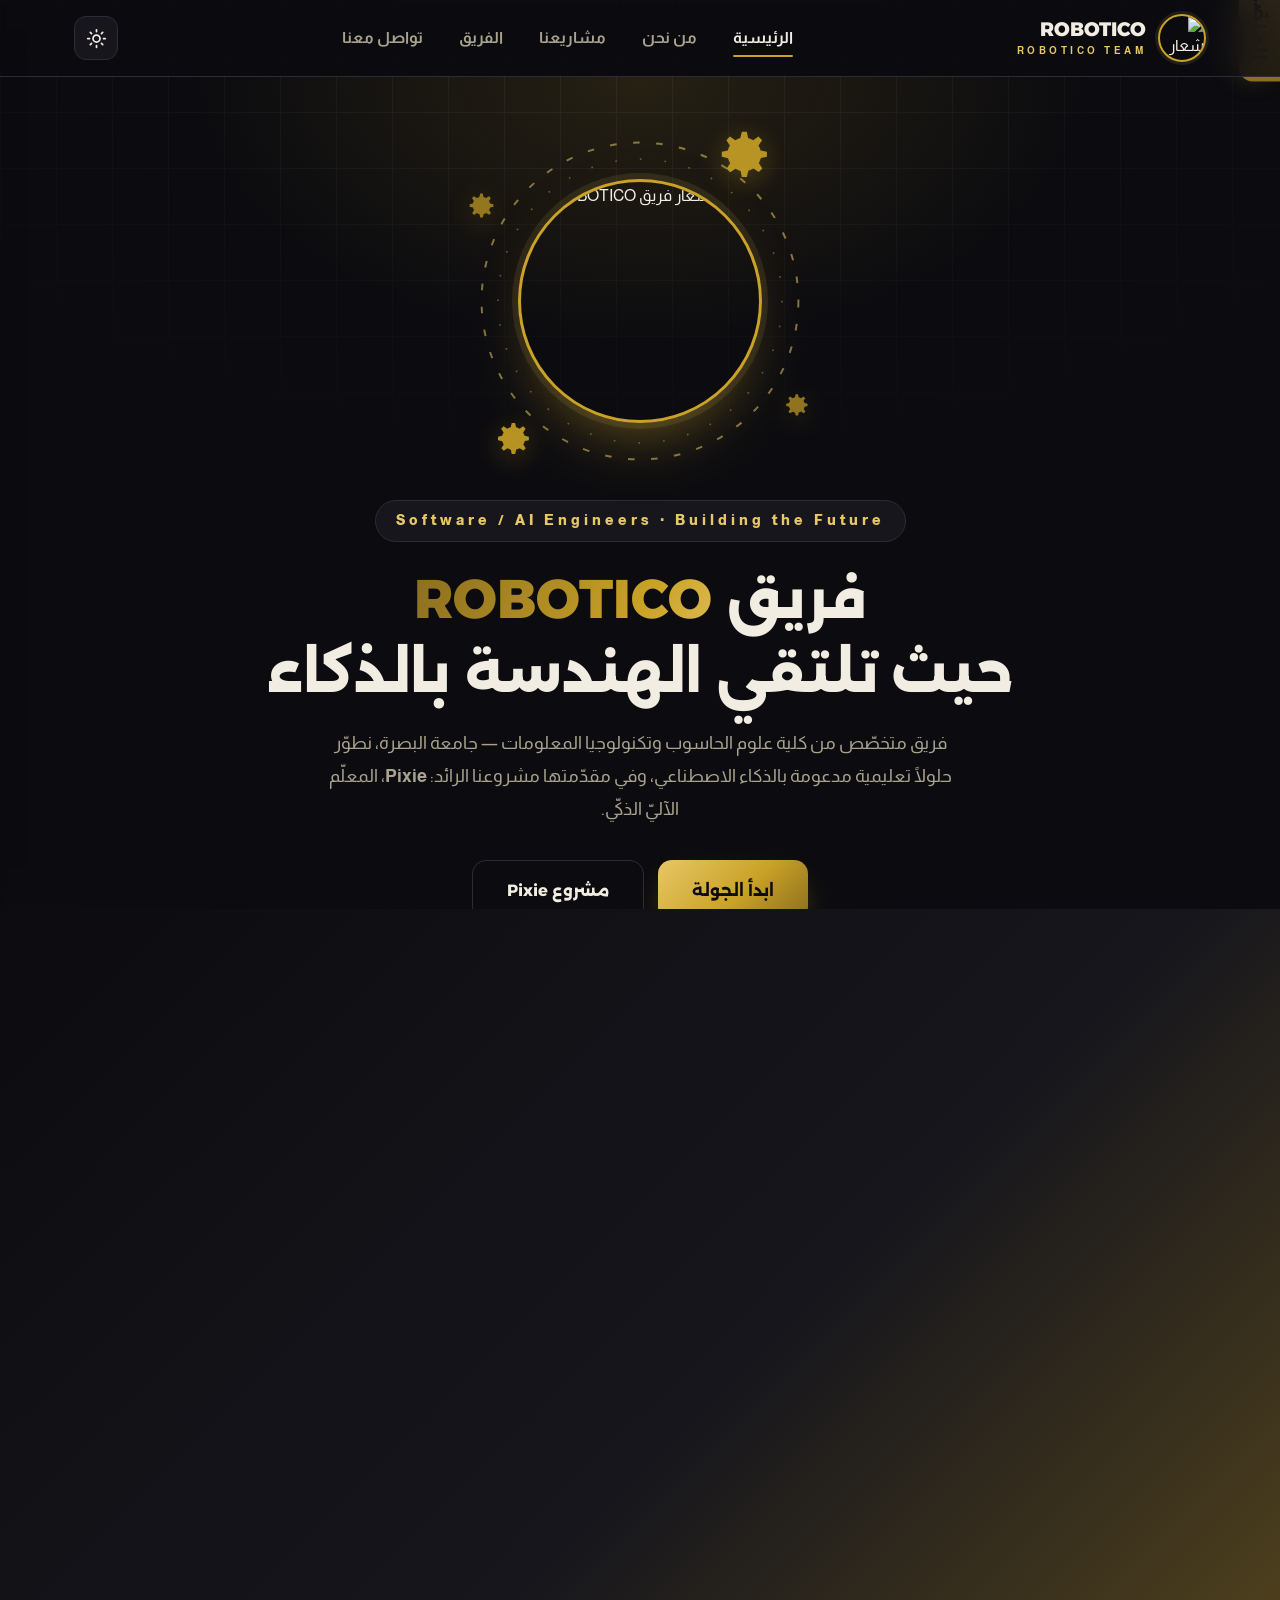
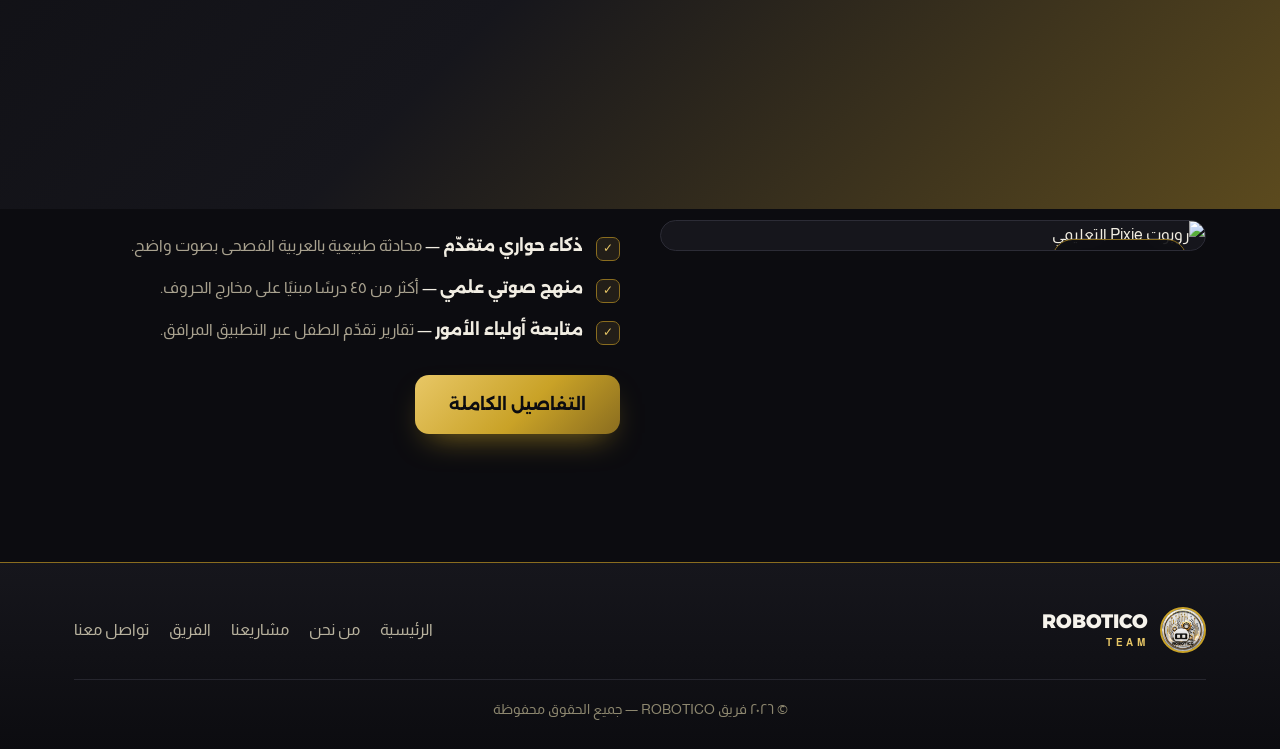
==== commit 790acb25: "." ====
--- a/index.html
+++ b/index.html
@@ -5,7 +5,7 @@
 <meta name="viewport" content="width=device-width, initial-scale=1.0" />
 <title>الرئيسية | فريق ROBOTICO — ROBOTICO TEAM</title>
 <meta name="description" content="فريق ROBOTICO — جامعة البصرة. نبني Pixie: المعلّم الآليّ الذكيّ." />
-<link rel="icon" type="image/jpeg" href="assets/logo.jpg" />
+<link rel="icon" type="image/jpeg" href="assets/logo.e" />
 <link rel="preconnect" href="https://fonts.googleapis.com">
 <link rel="preconnect" href="https://fonts.gstatic.com" crossorigin>
 <link href="https://fonts.googleapis.com/css2?family=Alexandria:wght@500;700;800&family=Almarai:wght@400;700;800&display=swap" rel="stylesheet">
@@ -14,12 +14,12 @@
 <body>
 <div class="circuit-bg" aria-hidden="true"></div>
 
-<div class="page-wipe" id="pageWipe" aria-hidden="true"><img src="assets/logo.jpg" alt="" /></div>
+<div class="page-wipe" id="pageWipe" aria-hidden="true"><img src="assets/logo.e" alt="" /></div>
 
 <nav class="nav">
   <div class="wrap nav-inner">
     <a class="brand" href="/" data-nav aria-label="ROBOTICO — الرئيسية">
-      <img src="assets/logo.jpg" alt="شعار فريق ROBOTICO" />
+      <img src="assets/logo.e" alt="شعار فريق ROBOTICO" />
       <span class="brand-text">
         <span class="brand-name">ROBOTICO</span>
         <span class="brand-sub">ROBOTICO TEAM</span>
@@ -73,7 +73,7 @@
       <div class="gear gear-2"><svg viewBox="0 0 100 100" fill="currentColor" aria-hidden="true"><path d="M50 30a20 20 0 1 0 0 40 20 20 0 0 0 0-40Zm0 12a8 8 0 1 1 0 16 8 8 0 0 1 0-16Z"/><path d="M46 6h8l2 10a35 35 0 0 1 8 3.4l8.6-5.7 5.7 5.7-5.7 8.6a35 35 0 0 1 3.4 8L86 38v8l-9.6 2a35 35 0 0 1-3.4 8l5.7 8.6-5.7 5.7-8.6-5.7a35 35 0 0 1-8 3.4L54 78h-8l-2-9.6a35 35 0 0 1-8-3.4l-8.6 5.7-5.7-5.7 5.7-8.6a35 35 0 0 1-3.4-8L14 46v-8l9.6-2a35 35 0 0 1 3.4-8l-5.7-8.6 5.7-5.7 8.6 5.7a35 35 0 0 1 8-3.4L46 6Z" transform="translate(0 8)"/></svg></div>
       <div class="gear gear-3"><svg viewBox="0 0 100 100" fill="currentColor" aria-hidden="true"><path d="M50 30a20 20 0 1 0 0 40 20 20 0 0 0 0-40Zm0 12a8 8 0 1 1 0 16 8 8 0 0 1 0-16Z"/><path d="M46 6h8l2 10a35 35 0 0 1 8 3.4l8.6-5.7 5.7 5.7-5.7 8.6a35 35 0 0 1 3.4 8L86 38v8l-9.6 2a35 35 0 0 1-3.4 8l5.7 8.6-5.7 5.7-8.6-5.7a35 35 0 0 1-8 3.4L54 78h-8l-2-9.6a35 35 0 0 1-8-3.4l-8.6 5.7-5.7-5.7 5.7-8.6a35 35 0 0 1-3.4-8L14 46v-8l9.6-2a35 35 0 0 1 3.4-8l-5.7-8.6 5.7-5.7 8.6 5.7a35 35 0 0 1 8-3.4L46 6Z" transform="translate(0 8)"/></svg></div>
       <div class="gear gear-4"><svg viewBox="0 0 100 100" fill="currentColor" aria-hidden="true"><path d="M50 30a20 20 0 1 0 0 40 20 20 0 0 0 0-40Zm0 12a8 8 0 1 1 0 16 8 8 0 0 1 0-16Z"/><path d="M46 6h8l2 10a35 35 0 0 1 8 3.4l8.6-5.7 5.7 5.7-5.7 8.6a35 35 0 0 1 3.4 8L86 38v8l-9.6 2a35 35 0 0 1-3.4 8l5.7 8.6-5.7 5.7-8.6-5.7a35 35 0 0 1-8 3.4L54 78h-8l-2-9.6a35 35 0 0 1-8-3.4l-8.6 5.7-5.7-5.7 5.7-8.6a35 35 0 0 1-3.4-8L14 46v-8l9.6-2a35 35 0 0 1 3.4-8l-5.7-8.6 5.7-5.7 8.6 5.7a35 35 0 0 1 8-3.4L46 6Z" transform="translate(0 8)"/></svg></div>
-      <img class="logo" src="assets/logo.jpg" alt="شعار فريق ROBOTICO" />
+      <img class="logo" src="assets/logo.e" alt="شعار فريق ROBOTICO" />
     </div>
     <span class="kicker">Software / AI Engineers · Building the Future</span>
     <h1>فريق <span class="gold-text">ROBOTICO</span><br>حيث تلتقي الهندسة بالذكاء</h1>
@@ -115,7 +115,7 @@
   <div class="wrap grid-2">
     <div class="pixie-photo reveal">
       <span class="badge">PIXIE · Pixie</span>
-      <img src="assets/pixie.jpg" alt="روبوت Pixie التعليمي" />
+      <img src="assets/pixie.e" alt="روبوت Pixie التعليمي" />
     </div>
     <div>
       <span class="eyebrow reveal">مشروعنا الرائد</span>
@@ -139,7 +139,7 @@
   <div class="wrap">
     <div class="foot-inner">
       <div class="foot-brand">
-        <img src="assets/logo.jpg" alt="" />
+        <img src="assets/logo.jpeg" alt="" />
         <span class="brand-text">
           <span class="brand-name">ROBOTICO</span>
           <span class="brand-sub">TEAM</span>
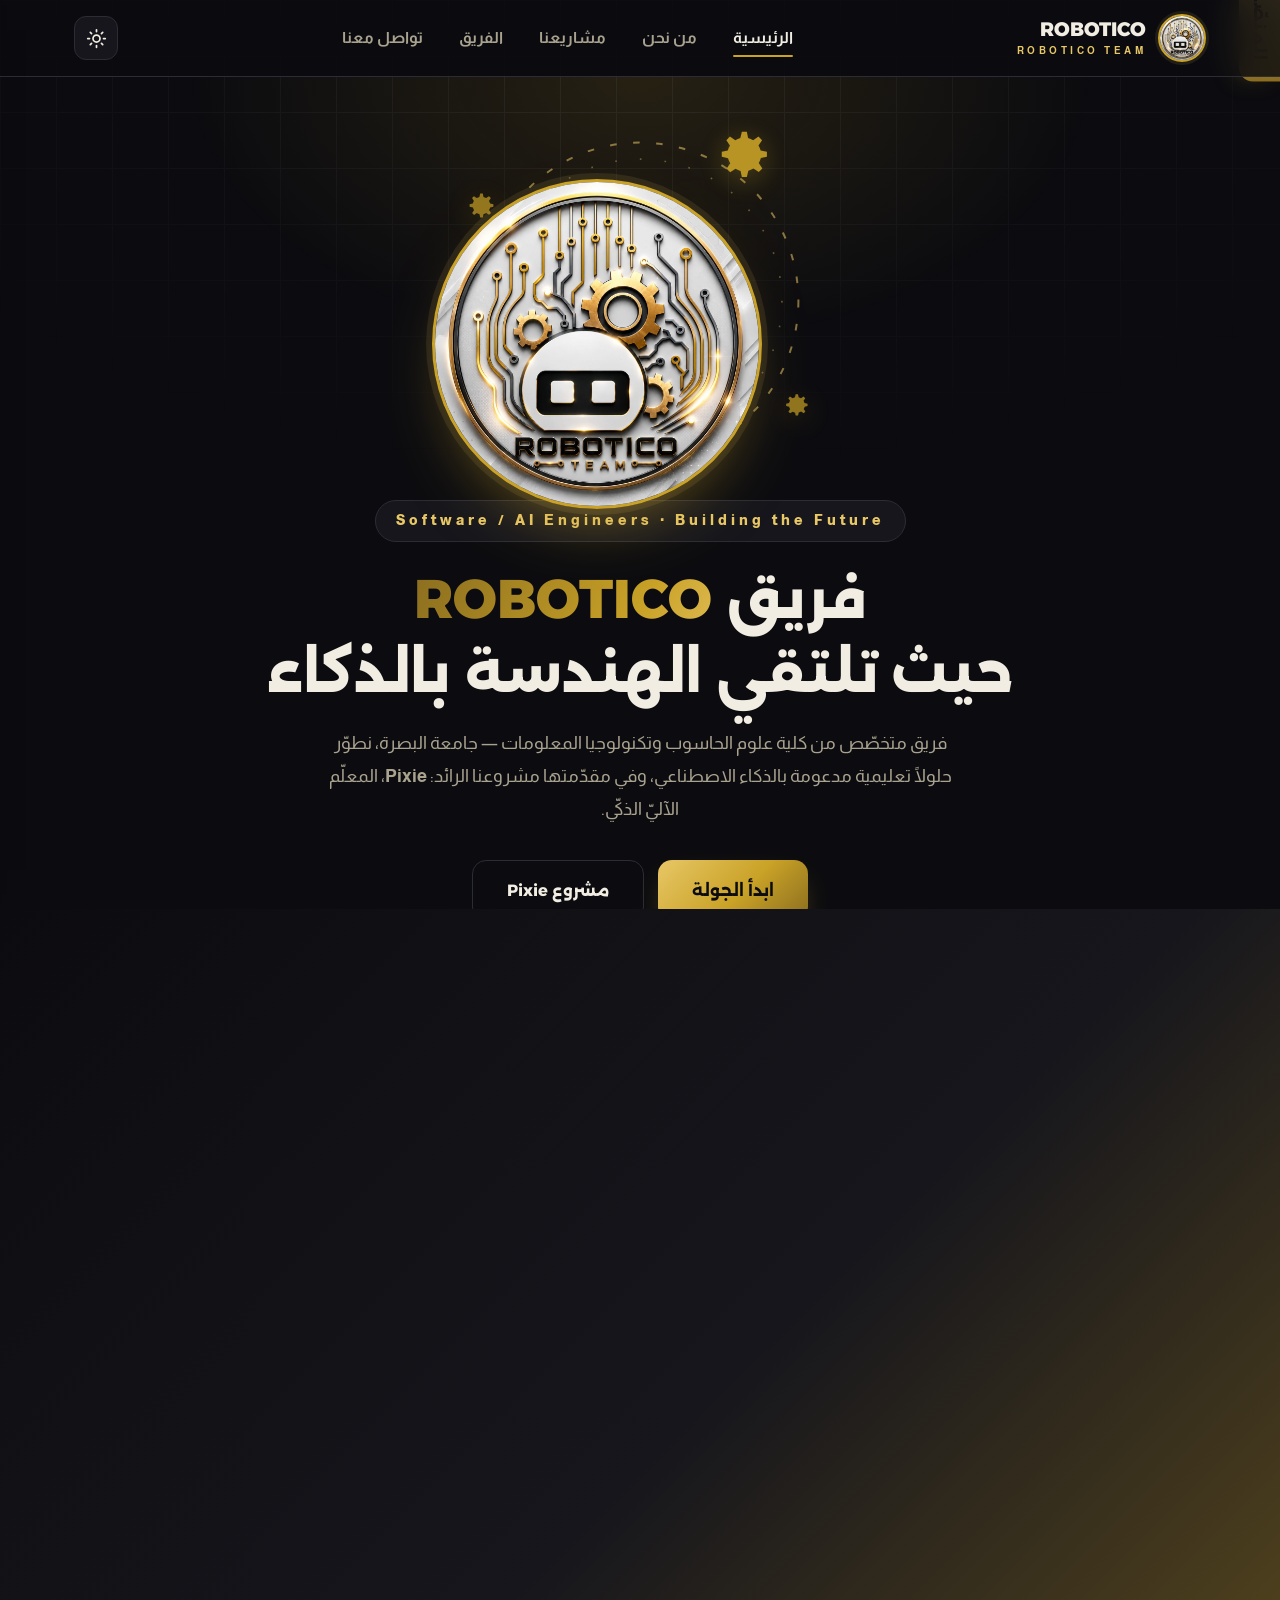
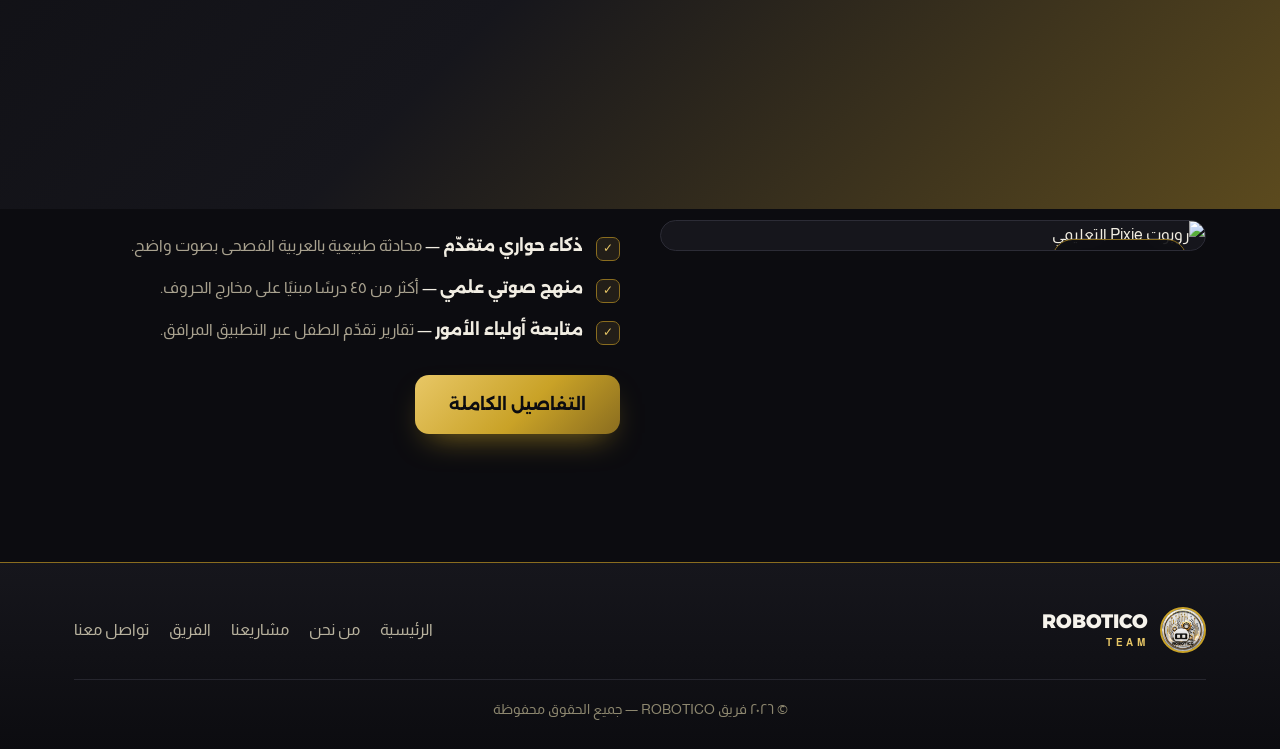
==== commit 46b4583d: "," ====
--- a/index.html
+++ b/index.html
@@ -14,12 +14,12 @@
 <body>
 <div class="circuit-bg" aria-hidden="true"></div>
 
-<div class="page-wipe" id="pageWipe" aria-hidden="true"><img src="assets/logo.e" alt="" /></div>
+<div class="page-wipe" id="pageWipe" aria-hidden="true"><img src="assets/logo.jpeg" alt="" /></div>
 
 <nav class="nav">
   <div class="wrap nav-inner">
     <a class="brand" href="/" data-nav aria-label="ROBOTICO — الرئيسية">
-      <img src="assets/logo.e" alt="شعار فريق ROBOTICO" />
+      <img src="assets/logo.jpeg" alt="شعار فريق ROBOTICO" />
       <span class="brand-text">
         <span class="brand-name">ROBOTICO</span>
         <span class="brand-sub">ROBOTICO TEAM</span>
@@ -73,7 +73,7 @@
       <div class="gear gear-2"><svg viewBox="0 0 100 100" fill="currentColor" aria-hidden="true"><path d="M50 30a20 20 0 1 0 0 40 20 20 0 0 0 0-40Zm0 12a8 8 0 1 1 0 16 8 8 0 0 1 0-16Z"/><path d="M46 6h8l2 10a35 35 0 0 1 8 3.4l8.6-5.7 5.7 5.7-5.7 8.6a35 35 0 0 1 3.4 8L86 38v8l-9.6 2a35 35 0 0 1-3.4 8l5.7 8.6-5.7 5.7-8.6-5.7a35 35 0 0 1-8 3.4L54 78h-8l-2-9.6a35 35 0 0 1-8-3.4l-8.6 5.7-5.7-5.7 5.7-8.6a35 35 0 0 1-3.4-8L14 46v-8l9.6-2a35 35 0 0 1 3.4-8l-5.7-8.6 5.7-5.7 8.6 5.7a35 35 0 0 1 8-3.4L46 6Z" transform="translate(0 8)"/></svg></div>
       <div class="gear gear-3"><svg viewBox="0 0 100 100" fill="currentColor" aria-hidden="true"><path d="M50 30a20 20 0 1 0 0 40 20 20 0 0 0 0-40Zm0 12a8 8 0 1 1 0 16 8 8 0 0 1 0-16Z"/><path d="M46 6h8l2 10a35 35 0 0 1 8 3.4l8.6-5.7 5.7 5.7-5.7 8.6a35 35 0 0 1 3.4 8L86 38v8l-9.6 2a35 35 0 0 1-3.4 8l5.7 8.6-5.7 5.7-8.6-5.7a35 35 0 0 1-8 3.4L54 78h-8l-2-9.6a35 35 0 0 1-8-3.4l-8.6 5.7-5.7-5.7 5.7-8.6a35 35 0 0 1-3.4-8L14 46v-8l9.6-2a35 35 0 0 1 3.4-8l-5.7-8.6 5.7-5.7 8.6 5.7a35 35 0 0 1 8-3.4L46 6Z" transform="translate(0 8)"/></svg></div>
       <div class="gear gear-4"><svg viewBox="0 0 100 100" fill="currentColor" aria-hidden="true"><path d="M50 30a20 20 0 1 0 0 40 20 20 0 0 0 0-40Zm0 12a8 8 0 1 1 0 16 8 8 0 0 1 0-16Z"/><path d="M46 6h8l2 10a35 35 0 0 1 8 3.4l8.6-5.7 5.7 5.7-5.7 8.6a35 35 0 0 1 3.4 8L86 38v8l-9.6 2a35 35 0 0 1-3.4 8l5.7 8.6-5.7 5.7-8.6-5.7a35 35 0 0 1-8 3.4L54 78h-8l-2-9.6a35 35 0 0 1-8-3.4l-8.6 5.7-5.7-5.7 5.7-8.6a35 35 0 0 1-3.4-8L14 46v-8l9.6-2a35 35 0 0 1 3.4-8l-5.7-8.6 5.7-5.7 8.6 5.7a35 35 0 0 1 8-3.4L46 6Z" transform="translate(0 8)"/></svg></div>
-      <img class="logo" src="assets/logo.e" alt="شعار فريق ROBOTICO" />
+      <img class="logo" src="assets/logo.jpeg" alt="شعار فريق ROBOTICO" />
     </div>
     <span class="kicker">Software / AI Engineers · Building the Future</span>
     <h1>فريق <span class="gold-text">ROBOTICO</span><br>حيث تلتقي الهندسة بالذكاء</h1>
@@ -115,7 +115,7 @@
   <div class="wrap grid-2">
     <div class="pixie-photo reveal">
       <span class="badge">PIXIE · Pixie</span>
-      <img src="assets/pixie.e" alt="روبوت Pixie التعليمي" />
+      <img src="assets/pixie.jpeg" alt="روبوت Pixie التعليمي" />
     </div>
     <div>
       <span class="eyebrow reveal">مشروعنا الرائد</span>
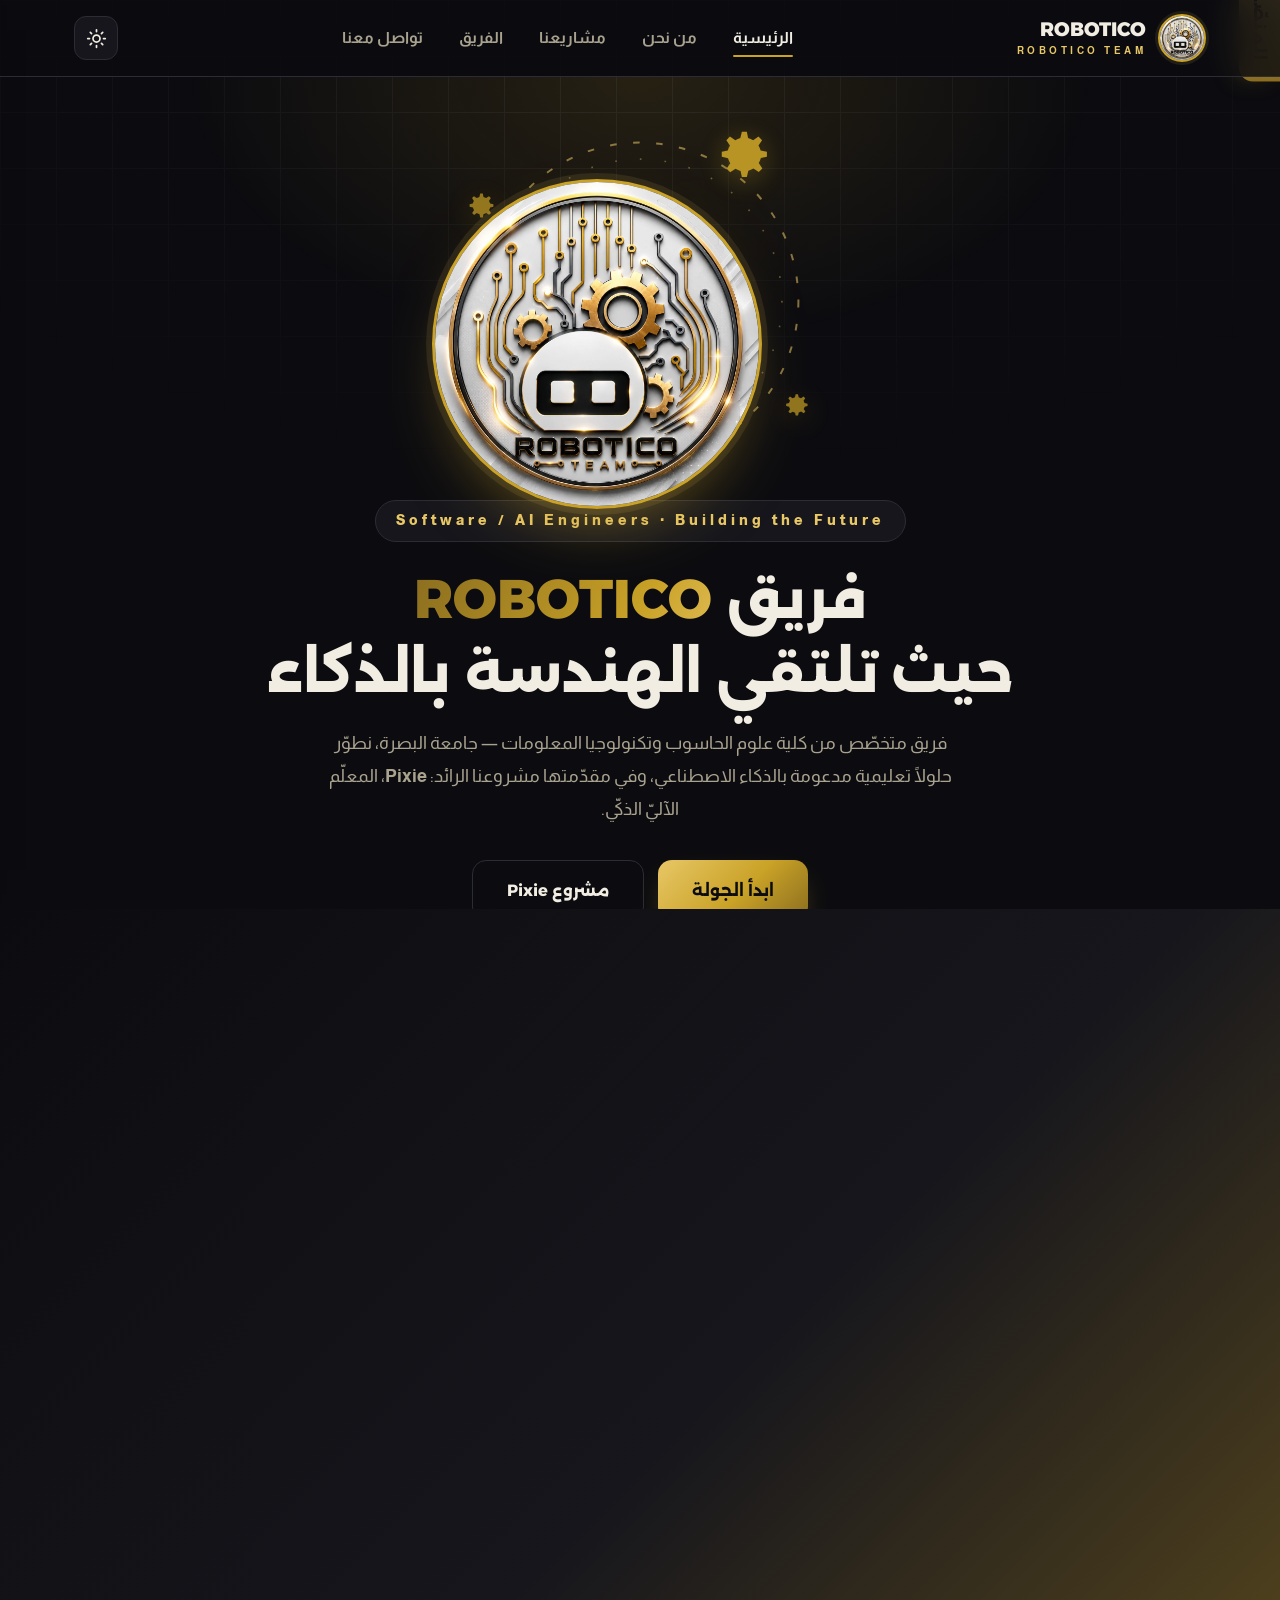
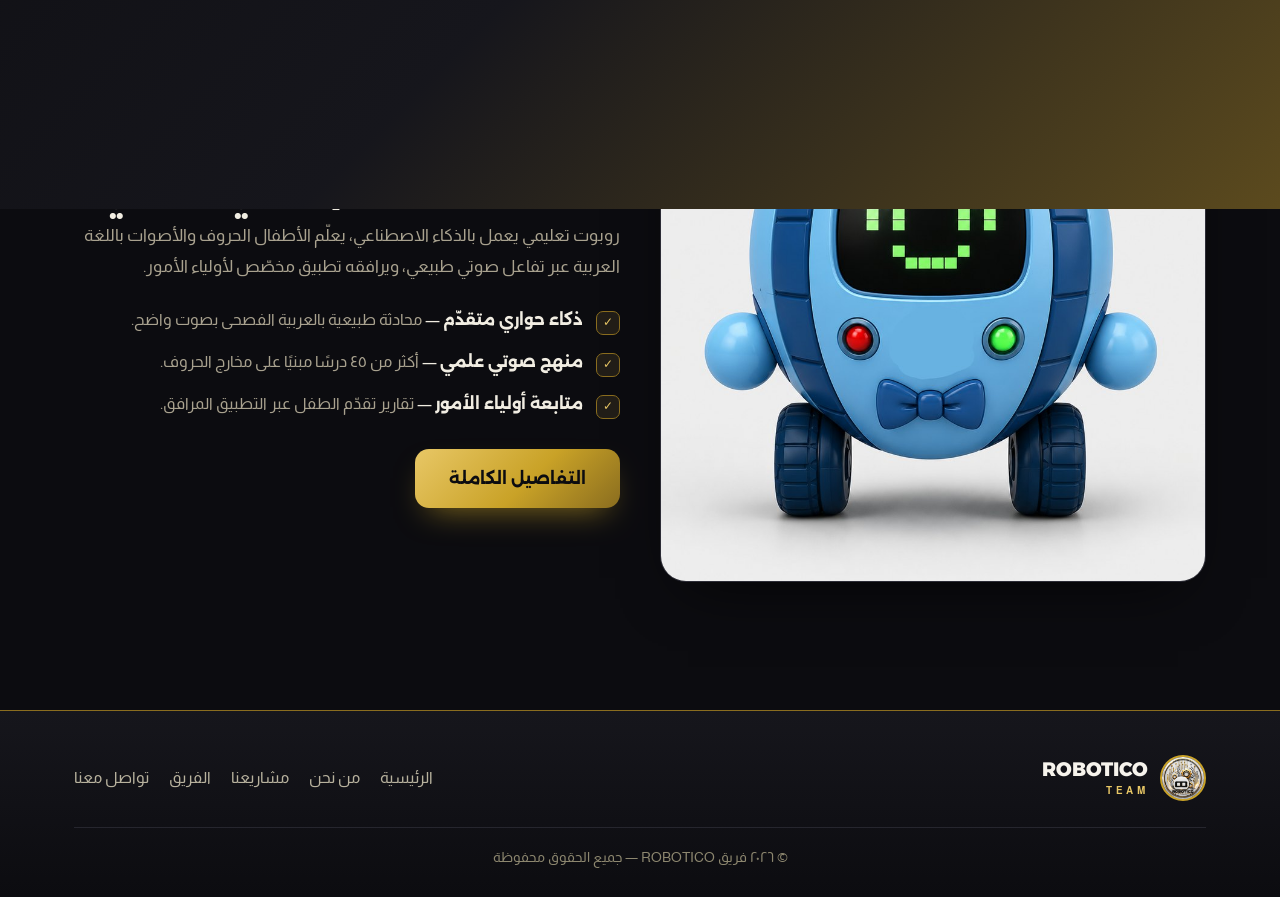
==== commit 016983ba: "." ====
--- a/index.html
+++ b/index.html
@@ -115,7 +115,7 @@
   <div class="wrap grid-2">
     <div class="pixie-photo reveal">
       <span class="badge">PIXIE · Pixie</span>
-      <img src="assets/pixie.jpeg" alt="روبوت Pixie التعليمي" />
+      <img src="assets/pixie.jpg" alt="روبوت Pixie التعليمي" />
     </div>
     <div>
       <span class="eyebrow reveal">مشروعنا الرائد</span>
